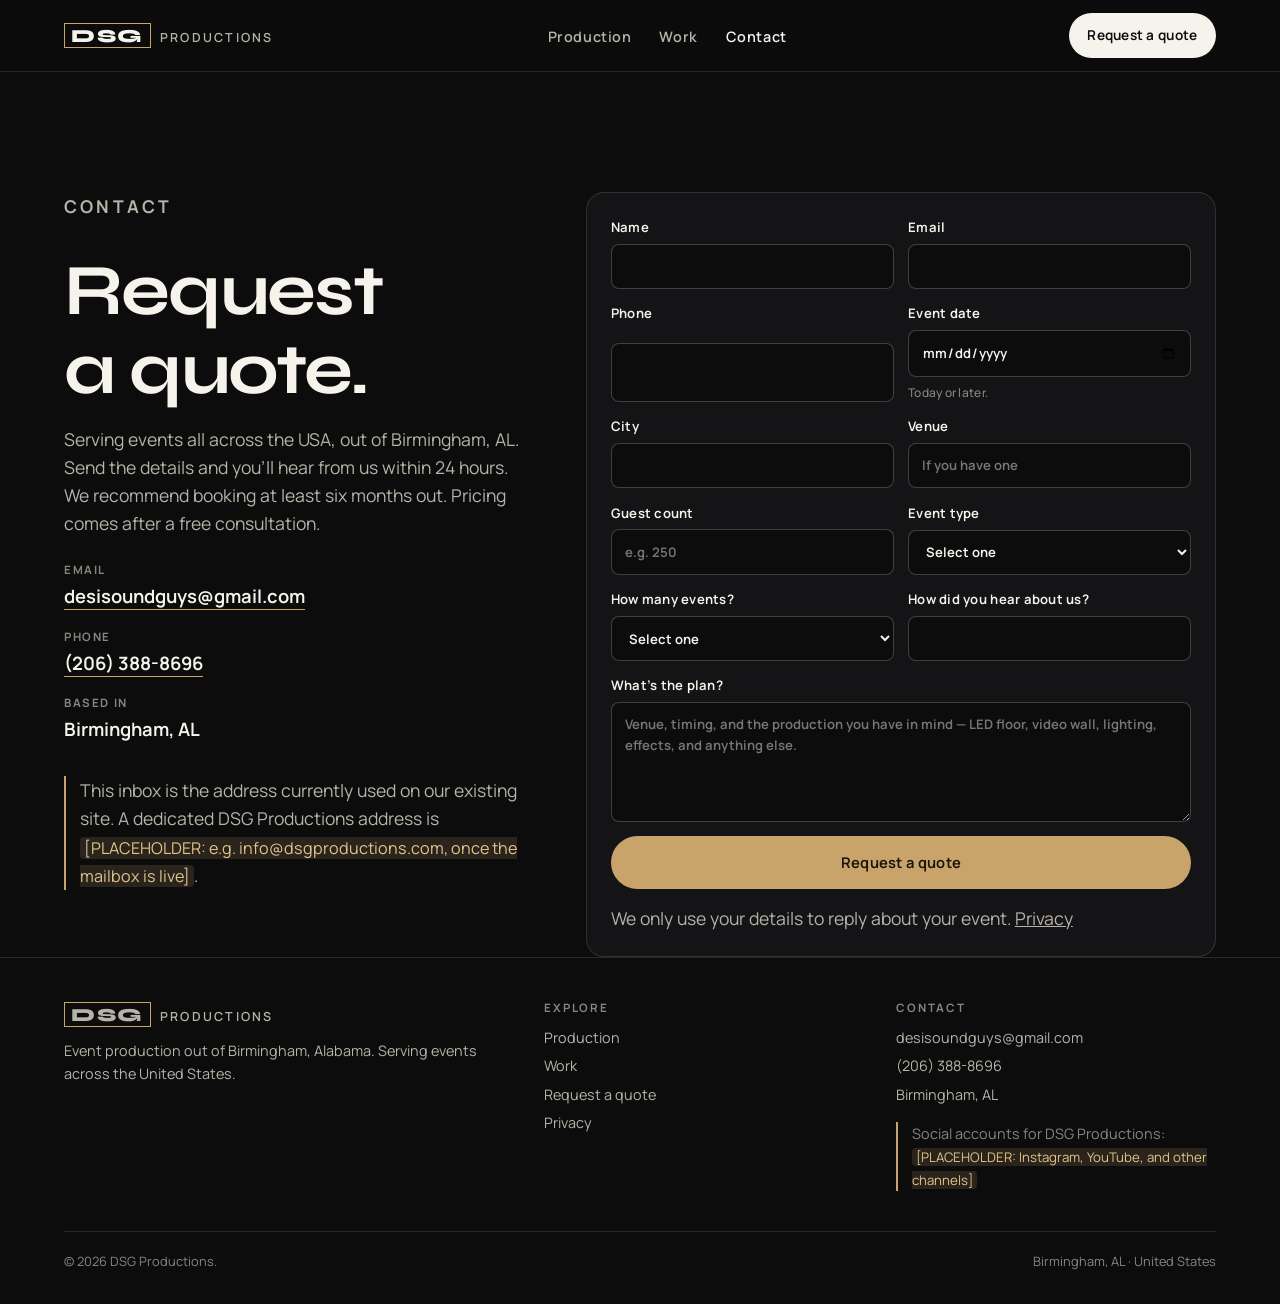
==== contact.html @ ab6479da "Initial mockup of the DSG Productions static site. Local preview only. Do not create a GitHub repo o" ====
<!DOCTYPE html>
<html lang="en">
<head>
  <meta charset="utf-8">
  <meta name="viewport" content="width=device-width, initial-scale=1">
  <title>Request a Quote | DSG Productions</title>
  <meta name="description" content="Request a production quote from DSG Productions. Based in Birmingham, AL. Email desisoundguys@gmail.com or call (206) 388-8696.">
  <link rel="canonical" href="https://dsgproductions.com/contact.html">
  <meta property="og:type" content="website">
  <meta property="og:title" content="Request a Quote | DSG Productions">
  <meta property="og:description" content="Request a production quote from DSG Productions. Based in Birmingham, AL. Email desisoundguys@gmail.com or call (206) 388-8696.">
  <meta property="og:url" content="https://dsgproductions.com/contact.html">
  <meta property="og:image" content="https://dsgproductions.com/media/og.jpg">
  <meta property="og:locale" content="en_US">
  <meta name="twitter:card" content="summary_large_image">
  <meta name="twitter:title" content="Request a Quote | DSG Productions">
  <meta name="twitter:description" content="Request a production quote from DSG Productions. Based in Birmingham, AL. Email desisoundguys@gmail.com or call (206) 388-8696.">
  <meta name="twitter:image" content="https://dsgproductions.com/media/og.jpg">
  <link rel="icon" href="favicon.svg" type="image/svg+xml">
  <link rel="apple-touch-icon" href="apple-touch-icon.png">
  <link rel="preconnect" href="https://fonts.googleapis.com">
  <link rel="preconnect" href="https://fonts.gstatic.com" crossorigin>
  <link href="https://fonts.googleapis.com/css2?family=Manrope:wght@400;500;600;700;800&family=Syne:wght@600;700;800&display=swap" rel="stylesheet">
  <link rel="stylesheet" href="css/style.css">
  
</head>
<body>
  <a class="skip" href="#main">Skip to content</a>
  <header class="site-header is-solid">
    <div class="wrap">
      <a class="logo" href="index.html" aria-label="DSG Productions, home">
        <span class="logo-mark">DSG</span>
        <span class="logo-name">Productions</span>
      </a>
      <button class="nav-toggle" type="button" aria-expanded="false" aria-controls="site-nav" aria-label="Open menu"><span></span></button>
      <nav id="site-nav" aria-label="Primary">
        <ul>
          <li><a href="production.html">Production</a></li>
          <li><a href="gallery.html">Work</a></li>
          <li><a href="contact.html" aria-current="page">Contact</a></li>
        </ul>
      </nav>
      <a class="btn btn-primary btn-header header-cta" href="contact.html">Request a quote</a>
    </div>
  </header>

  <main id="main">
    <section class="page-hero" style="padding-bottom:0">
      <div class="wrap contact-grid">
        <div class="contact-info reveal">
          <p class="kicker">Contact</p>
          <h1>Request a quote.</h1>
          <p>Serving events all across the USA, out of Birmingham, AL. Send the details and you’ll hear from us within 24 hours. We recommend booking at least six months out. Pricing comes after a free consultation.</p>
          <dl class="contact-list">
            <div>
              <dt>Email</dt>
              <dd><a href="mailto:desisoundguys@gmail.com">desisoundguys@gmail.com</a></dd>
            </div>
            <div>
              <dt>Phone</dt>
              <dd><a href="tel:+12063888696">(206) 388-8696</a></dd>
            </div>
            <div>
              <dt>Based in</dt>
              <dd>Birmingham, AL</dd>
            </div>
          </dl>
          <p class="note">This inbox is the address currently used on our existing site. A dedicated DSG Productions address is <span class="ph">[PLACEHOLDER: e.g. info@dsgproductions.com, once the mailbox is live]</span>.</p>
        </div>

        <form id="quote-form" class="quote-form reveal" action="https://formsubmit.co/desisoundguys@gmail.com" method="post">
          <input type="hidden" name="_subject" value="New quote request: dsgproductions.com">
          <input type="hidden" name="_template" value="table">
          <input type="hidden" name="_next" value="https://dsgproductions.com/contact.html">
          <input type="text" name="_honey" style="display:none" tabindex="-1" autocomplete="off" aria-hidden="true">

          <div class="form-row">
            <label>Name<input type="text" name="name" autocomplete="name" required></label>
            <label>Email<input type="email" name="email" autocomplete="email" required></label>
          </div>
          <div class="form-row">
            <label>Phone<input type="tel" name="phone" autocomplete="tel"></label>
            <label>Event date<input type="date" name="date" aria-describedby="date-hint"><span id="date-hint" class="field-hint">Today or later.</span></label>
          </div>
          <div class="form-row">
            <label>City<input type="text" name="city" autocomplete="address-level2"></label>
            <label>Venue<input type="text" name="venue" placeholder="If you have one"></label>
          </div>
          <div class="form-row">
            <label>Guest count<input type="number" name="guests" min="1" inputmode="numeric" placeholder="e.g. 250"></label>
            <label>Event type
              <select name="type">
                <option value="">Select one</option>
                <option>Wedding</option>
                <option>Private party</option>
                <option>Corporate</option>
                <option>Gala</option>
                <option>Concert</option>
                <option>Other</option>
              </select>
            </label>
          </div>
          <div class="form-row">
            <label>How many events?
              <select name="events">
                <option value="">Select one</option>
                <option>1</option>
                <option>2</option>
                <option>3</option>
                <option>4</option>
                <option>5 or more</option>
              </select>
            </label>
            <label>How did you hear about us?
              <input type="text" name="referral">
            </label>
          </div>
          <label>What’s the plan?
            <textarea name="message" placeholder="Venue, timing, and the production you have in mind — LED floor, video wall, lighting, effects, and anything else."></textarea>
          </label>
          <button class="btn btn-gold" type="submit">Request a quote</button>
          <p class="form-note" hidden></p>
          <p class="form-legal">We only use your details to reply about your event. <a href="privacy.html">Privacy</a></p>
        </form>
      </div>
    </section>

    <dialog class="guest-dialog" id="guest-dialog" aria-labelledby="guest-dialog-title">
      <h2 id="guest-dialog-title">A quick heads-up.</h2>
      <p>We don’t usually do events under 50 guests, so we may not be the best fit for this one. You can still send it and we’ll let you know.</p>
      <div class="dialog-actions">
        <button class="btn btn-outline" type="button" data-guest="change">Change guest count</button>
        <button class="btn btn-primary" type="button" data-guest="go">Send anyway</button>
      </div>
    </dialog>
  </main>
  <footer class="site-footer">
    <div class="wrap">
      <div class="footer-grid">
        <div>
          <a class="logo" href="index.html" aria-label="DSG Productions, home">
            <span class="logo-mark">DSG</span>
            <span class="logo-name">Productions</span>
          </a>
          <p>Event production out of Birmingham, Alabama. Serving events across the United States.</p>
        </div>
        <div>
          <h2>Explore</h2>
          <ul>
            <li><a href="production.html">Production</a></li>
            <li><a href="gallery.html">Work</a></li>
            <li><a href="contact.html">Request a quote</a></li>
            <li><a href="privacy.html">Privacy</a></li>
          </ul>
        </div>
        <div>
          <h2>Contact</h2>
          <ul>
            <li><a href="mailto:desisoundguys@gmail.com">desisoundguys@gmail.com</a></li>
            <li><a href="tel:+12063888696">(206) 388-8696</a></li>
            <li>Birmingham, AL</li>
          </ul>
          <p class="note" style="margin-top:1rem">Social accounts for DSG Productions: <span class="ph">[PLACEHOLDER: Instagram, YouTube, and other channels]</span></p>
        </div>
      </div>
      <div class="footer-bottom">
        <p>&copy; <span id="year">2026</span> DSG Productions.</p>
        <p>Birmingham, AL · United States</p>
      </div>
    </div>
  </footer>
  <script src="js/script.js"></script>
</body>
</html>
---- css/style.css ----
/* DSG Productions — static site, no build step */
:root {
  --bg: #0c0c0d;
  --bg-2: #141416;
  --bg-3: #1b1b1e;
  --ink: #f6f3ec;
  --ink-dim: #b8b3a8;
  --ink-mute: #8a857c;
  --line: rgba(246, 243, 236, 0.12);
  --line-strong: rgba(246, 243, 236, 0.22);
  --gold: #c8a36a;
  --gold-soft: #e0c48a;
  --gold-dim: rgba(200, 163, 106, 0.16);
  --shadow: 0 24px 60px rgba(0, 0, 0, 0.45);
  --radius: 14px;
  --header: 4.5rem;
  --wrap: 72rem;
  --narrow: 42rem;
  --font: "Manrope", system-ui, sans-serif;
  --display: "Syne", "Manrope", system-ui, sans-serif;
  --ease: cubic-bezier(0.22, 1, 0.36, 1);
}

*, *::before, *::after { box-sizing: border-box; }
html { scroll-behavior: smooth; }
@media (prefers-reduced-motion: reduce) {
  html { scroll-behavior: auto; }
  *, *::before, *::after {
    animation: none !important;
    transition: none !important;
  }
}
body {
  margin: 0;
  background: var(--bg);
  color: var(--ink);
  font-family: var(--font);
  font-size: 1.0625rem;
  line-height: 1.6;
  font-weight: 400;
  -webkit-font-smoothing: antialiased;
  text-rendering: optimizeLegibility;
}
img, video { max-width: 100%; display: block; }
img { height: auto; }
a { color: inherit; }
button, input, select, textarea { font: inherit; color: inherit; }
h1, h2, h3, h4 { font-family: var(--display); font-weight: 700; letter-spacing: -0.03em; line-height: 1.1; margin: 0; }
p { margin: 0; }
ul { margin: 0; padding: 0; list-style: none; }

.skip {
  position: absolute;
  left: 1rem;
  top: -4rem;
  background: var(--ink);
  color: var(--bg);
  padding: 0.6rem 1rem;
  z-index: 100;
  border-radius: 6px;
}
.skip:focus { top: 1rem; }

.wrap {
  width: min(var(--wrap), calc(100% - 2.5rem));
  margin-inline: auto;
}
.wrap-narrow { width: min(var(--narrow), calc(100% - 2.5rem)); margin-inline: auto; }

/* Header */
.site-header {
  position: sticky;
  top: 0;
  z-index: 50;
  height: var(--header);
  display: flex;
  align-items: center;
  background: transparent;
  transition: background 0.35s var(--ease), border-color 0.35s var(--ease), backdrop-filter 0.35s;
  border-bottom: 1px solid transparent;
}
.site-header.is-scrolled,
.site-header.is-solid {
  background: rgba(12, 12, 13, 0.88);
  backdrop-filter: blur(16px);
  -webkit-backdrop-filter: blur(16px);
  border-bottom-color: var(--line);
}
.site-header .wrap {
  display: flex;
  align-items: center;
  justify-content: space-between;
  gap: 1rem;
  width: min(var(--wrap), calc(100% - 2rem));
}
.logo {
  display: flex;
  align-items: baseline;
  gap: 0.55rem;
  text-decoration: none;
  color: var(--ink);
}
.logo-mark {
  font-family: var(--display);
  font-weight: 800;
  font-size: 1.15rem;
  letter-spacing: 0.08em;
  border: 1px solid var(--gold);
  padding: 0.18rem 0.4rem 0.1rem;
  line-height: 1;
}
.logo-name {
  font-size: 0.78rem;
  letter-spacing: 0.18em;
  text-transform: uppercase;
  color: var(--ink-dim);
  font-weight: 600;
}
#site-nav ul {
  display: flex;
  align-items: center;
  gap: 1.75rem;
}
#site-nav a {
  text-decoration: none;
  font-size: 0.9rem;
  font-weight: 600;
  letter-spacing: 0.04em;
  color: var(--ink-dim);
}
#site-nav a:hover,
#site-nav a[aria-current="page"] { color: var(--ink); }
.nav-toggle {
  display: none;
  background: none;
  border: 1px solid var(--line-strong);
  color: var(--ink);
  width: 2.6rem;
  height: 2.6rem;
  border-radius: 8px;
  cursor: pointer;
  position: relative;
}
.nav-toggle span,
.nav-toggle span::before,
.nav-toggle span::after {
  position: absolute;
  left: 0.65rem;
  right: 0.65rem;
  height: 1.5px;
  background: currentColor;
  content: "";
}
.nav-toggle span { top: 50%; }
.nav-toggle span::before { top: -6px; }
.nav-toggle span::after { top: 6px; }

.btn {
  display: inline-flex;
  align-items: center;
  justify-content: center;
  gap: 0.5rem;
  text-decoration: none;
  border: 1px solid transparent;
  border-radius: 999px;
  padding: 0.85rem 1.4rem;
  font-weight: 650;
  font-size: 0.92rem;
  letter-spacing: 0.02em;
  cursor: pointer;
  background: none;
  transition: background 0.2s, color 0.2s, border-color 0.2s, transform 0.2s;
}
.btn:hover { transform: translateY(-1px); }
.btn-primary { background: var(--ink); color: var(--bg); }
.btn-primary:hover { background: #fff; }
.btn-gold { background: var(--gold); color: #1a140c; }
.btn-gold:hover { background: var(--gold-soft); }
.btn-outline { border-color: var(--line-strong); color: var(--ink); }
.btn-outline:hover { border-color: var(--ink); }
.btn-header { padding: 0.65rem 1.1rem; font-size: 0.85rem; }
.header-cta { margin-left: 0.5rem; }

/* Hero */
.hero {
  position: relative;
  min-height: 100svh;
  display: grid;
  align-items: end;
  isolation: isolate;
  margin-top: calc(var(--header) * -1);
  padding-top: var(--header);
}
.hero-media {
  position: absolute;
  inset: 0;
  z-index: -2;
  overflow: hidden;
  background: #111;
}
.hero-media video,
.hero-media img {
  width: 100%;
  height: 100%;
  object-fit: cover;
}
.hero-media::after {
  content: "";
  position: absolute;
  inset: 0;
  background:
    linear-gradient(180deg, rgba(12,12,13,0.28) 0%, rgba(12,12,13,0.15) 35%, rgba(12,12,13,0.82) 78%, var(--bg) 100%),
    linear-gradient(90deg, rgba(12,12,13,0.45) 0%, transparent 50%);
}
.hero-copy {
  padding: 0 0 4.5rem;
  max-width: 52rem;
}
.kicker {
  display: inline-block;
  font-size: 0.75rem;
  font-weight: 700;
  letter-spacing: 0.18em;
  text-transform: uppercase;
  color: var(--gold);
  margin-bottom: 1rem;
}
.hero h1 {
  font-size: clamp(2.7rem, 7.2vw, 5.6rem);
  font-weight: 750;
  margin-bottom: 1.15rem;
  text-wrap: balance;
}
.lede {
  font-size: clamp(1.05rem, 1.6vw, 1.25rem);
  color: var(--ink-dim);
  max-width: 38rem;
  margin-bottom: 1.75rem;
}
.hero-actions { display: flex; flex-wrap: wrap; gap: 0.75rem; }
.hero-meta {
  display: flex;
  flex-wrap: wrap;
  gap: 1.5rem 2.25rem;
  margin-top: 2.75rem;
  padding-top: 1.5rem;
  border-top: 1px solid var(--line);
  max-width: 42rem;
}
.hero-meta dt {
  font-size: 0.7rem;
  letter-spacing: 0.14em;
  text-transform: uppercase;
  color: var(--ink-mute);
  font-weight: 600;
}
.hero-meta dd {
  margin: 0.15rem 0 0;
  font-weight: 650;
  font-size: 0.98rem;
}

/* Sections */
section { padding: 5.5rem 0; }
.section-head {
  max-width: 38rem;
  margin-bottom: 2.75rem;
}
.section-head h2 {
  font-size: clamp(2rem, 4vw, 3.15rem);
  margin-bottom: 0.85rem;
  text-wrap: balance;
}
.section-head p { color: var(--ink-dim); font-size: 1.05rem; }
.band { background: var(--bg-2); }
.band-gold {
  background: linear-gradient(180deg, #16130f 0%, #121110 100%);
  border-block: 1px solid var(--gold-dim);
}

/* Intro line */
.intro {
  padding: 3.5rem 0 2rem;
  text-align: center;
}
.intro p {
  font-family: var(--display);
  font-size: clamp(1.35rem, 2.6vw, 2rem);
  font-weight: 700;
  letter-spacing: -0.03em;
  line-height: 1.3;
  max-width: 40rem;
  margin: 0 auto;
  text-wrap: balance;
}

/* Capability grid */
.cap-grid {
  display: grid;
  grid-template-columns: repeat(3, 1fr);
  gap: 1.1rem;
}
.cap {
  position: relative;
  display: block;
  text-decoration: none;
  border-radius: var(--radius);
  overflow: hidden;
  min-height: 18rem;
  isolation: isolate;
  background: var(--bg-3);
}
.cap img, .cap video {
  position: absolute;
  inset: 0;
  width: 100%;
  height: 100%;
  object-fit: cover;
  z-index: -1;
  transition: transform 0.7s var(--ease);
}
.cap:hover img, .cap:hover video { transform: scale(1.05); }
.cap::after {
  content: "";
  position: absolute;
  inset: 0;
  background: linear-gradient(180deg, rgba(12,12,13,0.05) 20%, rgba(12,12,13,0.88) 100%);
  z-index: 0;
}
.cap-body {
  position: absolute;
  left: 0; right: 0; bottom: 0;
  padding: 1.3rem 1.25rem 1.35rem;
  z-index: 1;
}
.cap h3 { font-size: 1.25rem; margin-bottom: 0.3rem; }
.cap p { color: var(--ink-dim); font-size: 0.92rem; }

/* Feature rows */
.feature {
  display: grid;
  grid-template-columns: 1.15fr 1fr;
  gap: 3.5rem;
  align-items: center;
  margin-bottom: 5rem;
}
.feature:last-child { margin-bottom: 0; }
.feature-rev { grid-template-columns: 1fr 1.15fr; }
.feature-rev .feature-copy { order: -1; }
.feature-media {
  border-radius: var(--radius);
  overflow: hidden;
  background: var(--bg-3);
  aspect-ratio: 16 / 10;
}
.feature-media img,
.feature-media video {
  width: 100%;
  height: 100%;
  object-fit: cover;
}
.feature-copy h3 {
  font-size: clamp(1.7rem, 3vw, 2.35rem);
  margin: 0.5rem 0 1rem;
}
.feature-copy p { color: var(--ink-dim); margin-bottom: 1rem; }
.feature-copy ul {
  display: flex;
  flex-wrap: wrap;
  gap: 0.45rem;
  margin: 1.1rem 0 1.4rem;
}
.chip {
  font-size: 0.75rem;
  letter-spacing: 0.04em;
  font-weight: 650;
  border: 1px solid var(--line-strong);
  padding: 0.3rem 0.65rem;
  border-radius: 999px;
  color: var(--ink-dim);
}

/* Process */
.process-grid {
  display: grid;
  grid-template-columns: repeat(5, 1fr);
  gap: 1.25rem;
  counter-reset: step;
}
.step {
  padding: 1.4rem 0 0;
  border-top: 1px solid var(--line);
}
.step h3 {
  font-size: 1.05rem;
  margin-bottom: 0.5rem;
}
.step h3::before {
  counter-increment: step;
  content: counter(step, decimal-leading-zero);
  display: block;
  font-family: var(--display);
  color: var(--gold);
  font-size: 0.85rem;
  letter-spacing: 0.12em;
  margin-bottom: 0.7rem;
}
.step p { color: var(--ink-dim); font-size: 0.95rem; }

/* Trust */
.trust-grid {
  display: grid;
  grid-template-columns: repeat(4, 1fr);
  gap: 1.5rem;
}
.trust dt {
  font-family: var(--display);
  font-size: 1.35rem;
  margin-bottom: 0.45rem;
}
.trust dd { color: var(--ink-dim); font-size: 0.95rem; margin: 0; }

/* CTA band */
.cta-band { text-align: center; padding: 5.5rem 0; }
.cta-band h2 {
  font-size: clamp(2rem, 4.5vw, 3.4rem);
  margin: 0.6rem auto 1rem;
  max-width: 20ch;
  text-wrap: balance;
}
.cta-band p { color: var(--ink-dim); max-width: 34rem; margin: 0 auto 1.75rem; }
.cta-actions { display: flex; justify-content: center; flex-wrap: wrap; gap: 0.75rem; }

/* Production page cards */
.offer-list { display: grid; gap: 1.15rem; }
.offer {
  display: grid;
  grid-template-columns: minmax(0, 18rem) 1fr;
  gap: 1.75rem;
  align-items: center;
  padding: 1.1rem;
  background: var(--bg-2);
  border: 1px solid var(--line);
  border-radius: calc(var(--radius) + 4px);
}
.offer-media {
  border-radius: 10px;
  overflow: hidden;
  aspect-ratio: 16 / 11;
  background: #111;
}
.offer-media img, .offer-media video {
  width: 100%; height: 100%; object-fit: cover;
}
.offer h3 { font-size: 1.45rem; margin-bottom: 0.5rem; }
.offer p { color: var(--ink-dim); }
.offer .why { margin-top: 0.7rem; color: var(--ink); }
.offer .why span { color: var(--gold); font-size: 0.72rem; font-weight: 700; letter-spacing: 0.12em; text-transform: uppercase; display: block; margin-bottom: 0.2rem; }
.placeholder-media {
  width: 100%; height: 100%;
  display: grid;
  place-items: center;
  text-align: center;
  padding: 1rem;
  background:
    linear-gradient(135deg, var(--bg-3), #222226);
  color: var(--ink-mute);
  font-size: 0.82rem;
  line-height: 1.4;
}
.placeholder-media strong {
  display: block;
  color: var(--gold);
  font-size: 0.7rem;
  letter-spacing: 0.1em;
  text-transform: uppercase;
  margin-bottom: 0.35rem;
}

/* FAQ */
.faq { display: grid; gap: 0; max-width: 48rem; }
.faq details {
  border-bottom: 1px solid var(--line);
  padding: 1.1rem 0;
}
.faq summary {
  cursor: pointer;
  font-weight: 700;
  font-family: var(--display);
  font-size: 1.08rem;
  list-style: none;
  display: flex;
  justify-content: space-between;
  gap: 1rem;
  align-items: center;
}
.faq summary::-webkit-details-marker { display: none; }
.faq summary::after {
  content: "+";
  color: var(--gold);
  font-size: 1.3rem;
  font-weight: 500;
  line-height: 1;
}
.faq details[open] summary::after { content: "–"; }
.faq details p { color: var(--ink-dim); margin-top: 0.7rem; padding-right: 2rem; }

/* Gallery */
.gallery-grid {
  display: grid;
  grid-template-columns: repeat(12, 1fr);
  gap: 0.7rem;
}
.shot {
  margin: 0;
  position: relative;
  overflow: hidden;
  border-radius: 10px;
  background: var(--bg-3);
}
.shot button {
  display: block;
  width: 100%;
  height: 100%;
  padding: 0;
  border: 0;
  background: none;
  cursor: zoom-in;
  color: inherit;
}
.shot img, .shot video {
  width: 100%;
  height: 100%;
  object-fit: cover;
  aspect-ratio: 16 / 11;
}
.shot-wide { grid-column: span 8; }
.shot-wide img, .shot-wide video { aspect-ratio: 16 / 9; }
.shot-tall { grid-column: span 4; }
.shot-tall img, .shot-tall video { aspect-ratio: 4 / 5; }
.shot-mid { grid-column: span 6; }
.shot figcaption {
  position: absolute;
  left: 0; right: 0; bottom: 0;
  padding: 1.5rem 0.9rem 0.8rem;
  background: linear-gradient(transparent, rgba(0,0,0,0.7));
  font-size: 0.8rem;
  color: var(--ink);
  pointer-events: none;
}
.lightbox {
  border: 0;
  padding: 0;
  background: rgba(0,0,0,0.92);
  width: 100vw;
  height: 100vh;
  max-width: none;
  max-height: none;
  color: var(--ink);
}
.lightbox::backdrop { background: rgba(0,0,0,0.9); }
.lightbox-inner {
  height: 100%;
  display: grid;
  grid-template-rows: auto 1fr auto;
  padding: 1rem;
}
.lightbox-toolbar {
  display: flex;
  justify-content: space-between;
  align-items: center;
  gap: 1rem;
}
.lightbox img, .lightbox video {
  max-height: 80vh;
  max-width: 100%;
  margin: auto;
  object-fit: contain;
}
.lightbox-cap { text-align: center; color: var(--ink-dim); padding: 0.8rem; }
.icon-btn {
  background: none;
  border: 1px solid var(--line-strong);
  color: var(--ink);
  width: 2.6rem;
  height: 2.6rem;
  border-radius: 999px;
  cursor: pointer;
}

/* Contact */
.contact-grid {
  display: grid;
  grid-template-columns: 0.85fr 1.15fr;
  gap: 3.5rem;
  align-items: start;
}
.contact-info h1 {
  font-size: clamp(2.2rem, 4vw, 3.4rem);
  margin: 0.4rem 0 1rem;
}
.contact-info p { color: var(--ink-dim); margin-bottom: 1.5rem; }
.contact-list { display: grid; gap: 1rem; margin: 1.5rem 0 2rem; }
.contact-list a { color: var(--ink); text-decoration: none; border-bottom: 1px solid var(--gold); }
.contact-list dt {
  font-size: 0.72rem;
  letter-spacing: 0.14em;
  text-transform: uppercase;
  color: var(--ink-mute);
  font-weight: 700;
}
.contact-list dd { margin: 0.15rem 0 0; font-size: 1.15rem; font-weight: 650; }
.note {
  font-size: 0.9rem;
  color: var(--ink-mute);
  border-left: 2px solid var(--gold);
  padding-left: 0.9rem;
}

.quote-form {
  display: grid;
  gap: 0.9rem;
  background: var(--bg-2);
  border: 1px solid var(--line);
  border-radius: calc(var(--radius) + 4px);
  padding: 1.5rem;
}
.quote-form label {
  display: grid;
  gap: 0.35rem;
  font-size: 0.82rem;
  font-weight: 650;
  letter-spacing: 0.02em;
}
.quote-form input,
.quote-form select,
.quote-form textarea {
  background: var(--bg);
  border: 1px solid var(--line-strong);
  border-radius: 8px;
  padding: 0.7rem 0.8rem;
  outline: none;
  width: 100%;
}
.quote-form input:focus,
.quote-form select:focus,
.quote-form textarea:focus { border-color: var(--gold); }
.quote-form textarea { min-height: 7.5rem; resize: vertical; }
.form-row {
  display: grid;
  grid-template-columns: 1fr 1fr;
  gap: 0.9rem;
}
.field-hint { font-size: 0.75rem; font-weight: 500; color: var(--ink-mute); }
.form-note {
  margin: 0;
  font-size: 0.92rem;
  color: var(--gold-soft);
}
.form-legal { font-size: 0.8rem; color: var(--ink-mute); }
.form-legal a { color: var(--ink-dim); }

dialog.guest-dialog {
  border: 1px solid var(--line-strong);
  background: var(--bg-2);
  color: var(--ink);
  border-radius: var(--radius);
  padding: 1.5rem;
  max-width: 26rem;
}
dialog.guest-dialog::backdrop { background: rgba(0,0,0,0.65); }
dialog.guest-dialog h2 { font-size: 1.4rem; margin-bottom: 0.6rem; }
dialog.guest-dialog p { color: var(--ink-dim); margin-bottom: 1.2rem; }
.dialog-actions { display: flex; gap: 0.6rem; flex-wrap: wrap; }

/* Privacy */
.legal { padding: 7rem 0 5rem; }
.legal h1 { font-size: clamp(2.2rem, 4vw, 3.4rem); margin-bottom: 1.25rem; }
.legal p { color: var(--ink-dim); margin-bottom: 1rem; max-width: 42rem; }
.legal a { color: var(--gold-soft); }

/* Footer */
.site-footer {
  border-top: 1px solid var(--line);
  padding: 2.75rem 0 2rem;
  color: var(--ink-dim);
  font-size: 0.9rem;
}
.footer-grid {
  display: grid;
  grid-template-columns: 1.4fr 1fr 1fr;
  gap: 2rem;
  margin-bottom: 2.5rem;
}
.site-footer .logo { margin-bottom: 0.8rem; }
.site-footer h2 {
  font-size: 0.72rem;
  letter-spacing: 0.16em;
  text-transform: uppercase;
  color: var(--ink-mute);
  margin-bottom: 0.7rem;
  font-family: var(--font);
  font-weight: 700;
}
.site-footer a { color: var(--ink-dim); text-decoration: none; }
.site-footer a:hover { color: var(--ink); }
.site-footer li { margin-bottom: 0.35rem; }
.footer-bottom {
  display: flex;
  justify-content: space-between;
  flex-wrap: wrap;
  gap: 0.7rem;
  border-top: 1px solid var(--line);
  padding-top: 1.2rem;
  color: var(--ink-mute);
  font-size: 0.8rem;
}

/* Placeholder callouts in copy */
.ph {
  display: inline;
  color: var(--gold-soft);
  background: var(--gold-dim);
  border-radius: 4px;
  padding: 0 0.25em;
  font-size: 0.92em;
}

/* Reveal */
.js .reveal { opacity: 0; transform: translateY(16px); transition: opacity 0.7s var(--ease), transform 0.7s var(--ease); }
.js .reveal.in { opacity: 1; transform: none; }

/* Page hero (interior) */
.page-hero { padding: 7.5rem 0 3rem; }
.page-hero h1 {
  font-size: clamp(2.4rem, 6vw, 4.5rem);
  margin: 0.4rem 0 1rem;
  max-width: 16ch;
  text-wrap: balance;
}
.page-hero p { color: var(--ink-dim); max-width: 38rem; font-size: 1.1rem; }

/* States list */
.states { color: var(--ink-dim); font-size: 0.95rem; }

@media (max-width: 980px) {
  .cap-grid { grid-template-columns: 1fr 1fr; }
  .feature, .feature-rev { grid-template-columns: 1fr; gap: 1.4rem; }
  .feature-rev .feature-copy { order: 0; }
  .process-grid { grid-template-columns: 1fr 1fr; }
  .trust-grid { grid-template-columns: 1fr 1fr; }
  .contact-grid { grid-template-columns: 1fr; gap: 2rem; }
  .offer { grid-template-columns: 1fr; }
  .footer-grid { grid-template-columns: 1fr 1fr; }
  .shot-wide, .shot-tall, .shot-mid { grid-column: span 6; }
}
@media (max-width: 720px) {
  .nav-toggle { display: inline-block; }
  #site-nav {
    display: none;
    position: absolute;
    top: var(--header);
    left: 0; right: 0;
    background: rgba(12,12,13,0.96);
    border-bottom: 1px solid var(--line);
    padding: 1rem 1.25rem 1.4rem;
  }
  #site-nav.open { display: block; }
  #site-nav ul { flex-direction: column; align-items: flex-start; gap: 0.9rem; }
  .header-cta { display: none; }
  .cap-grid { grid-template-columns: 1fr; }
  .process-grid, .trust-grid, .form-row, .footer-grid { grid-template-columns: 1fr; }
  .shot-wide, .shot-tall, .shot-mid { grid-column: span 12; }
  .hero-copy { padding-bottom: 3rem; }
  .wrap, .wrap-narrow, .site-header .wrap { width: min(var(--wrap), calc(100% - 1.5rem)); }
  section { padding: 3.75rem 0; }
  .page-hero { padding-top: 6.5rem; }
}
@media (min-width: 721px) {
  #site-nav { display: block !important; }
}
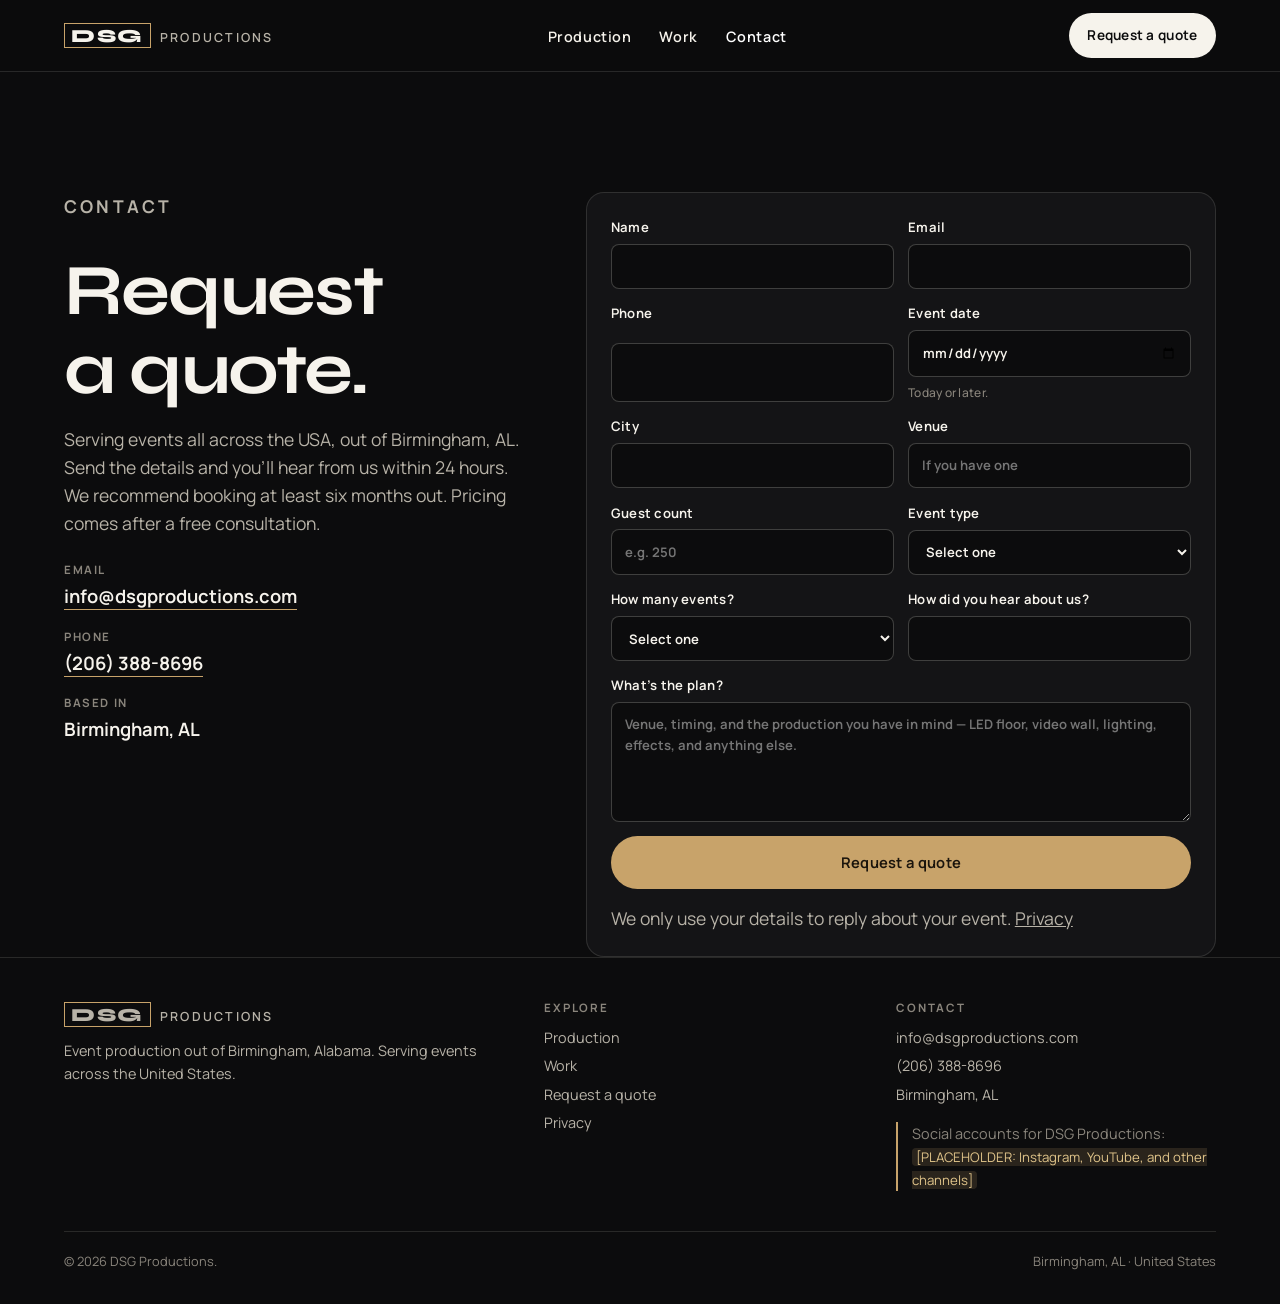
==== commit 5a3e47c7: "Use info@dsgproductions.com as contact email" ====
--- a/contact.html
+++ b/contact.html
@@ -4,17 +4,17 @@
   <meta charset="utf-8">
   <meta name="viewport" content="width=device-width, initial-scale=1">
   <title>Request a Quote | DSG Productions</title>
-  <meta name="description" content="Request a production quote from DSG Productions. Based in Birmingham, AL. Email desisoundguys@gmail.com or call (206) 388-8696.">
+  <meta name="description" content="Request a production quote from DSG Productions. Based in Birmingham, AL. Email info@dsgproductions.com or call (206) 388-8696.">
   <link rel="canonical" href="https://dsgproductions.com/contact.html">
   <meta property="og:type" content="website">
   <meta property="og:title" content="Request a Quote | DSG Productions">
-  <meta property="og:description" content="Request a production quote from DSG Productions. Based in Birmingham, AL. Email desisoundguys@gmail.com or call (206) 388-8696.">
+  <meta property="og:description" content="Request a production quote from DSG Productions. Based in Birmingham, AL. Email info@dsgproductions.com or call (206) 388-8696.">
   <meta property="og:url" content="https://dsgproductions.com/contact.html">
   <meta property="og:image" content="https://dsgproductions.com/media/og.jpg">
   <meta property="og:locale" content="en_US">
   <meta name="twitter:card" content="summary_large_image">
   <meta name="twitter:title" content="Request a Quote | DSG Productions">
-  <meta name="twitter:description" content="Request a production quote from DSG Productions. Based in Birmingham, AL. Email desisoundguys@gmail.com or call (206) 388-8696.">
+  <meta name="twitter:description" content="Request a production quote from DSG Productions. Based in Birmingham, AL. Email info@dsgproductions.com or call (206) 388-8696.">
   <meta name="twitter:image" content="https://dsgproductions.com/media/og.jpg">
   <link rel="icon" href="favicon.svg" type="image/svg+xml">
   <link rel="apple-touch-icon" href="apple-touch-icon.png">
@@ -54,7 +54,7 @@
           <dl class="contact-list">
             <div>
               <dt>Email</dt>
-              <dd><a href="mailto:desisoundguys@gmail.com">desisoundguys@gmail.com</a></dd>
+              <dd><a href="mailto:info@dsgproductions.com">info@dsgproductions.com</a></dd>
             </div>
             <div>
               <dt>Phone</dt>
@@ -65,10 +65,9 @@
               <dd>Birmingham, AL</dd>
             </div>
           </dl>
-          <p class="note">This inbox is the address currently used on our existing site. A dedicated DSG Productions address is <span class="ph">[PLACEHOLDER: e.g. info@dsgproductions.com, once the mailbox is live]</span>.</p>
         </div>
 
-        <form id="quote-form" class="quote-form reveal" action="https://formsubmit.co/desisoundguys@gmail.com" method="post">
+        <form id="quote-form" class="quote-form reveal" action="https://formsubmit.co/info@dsgproductions.com" method="post">
           <input type="hidden" name="_subject" value="New quote request: dsgproductions.com">
           <input type="hidden" name="_template" value="table">
           <input type="hidden" name="_next" value="https://dsgproductions.com/contact.html">
@@ -156,7 +155,7 @@
         <div>
           <h2>Contact</h2>
           <ul>
-            <li><a href="mailto:desisoundguys@gmail.com">desisoundguys@gmail.com</a></li>
+            <li><a href="mailto:info@dsgproductions.com">info@dsgproductions.com</a></li>
             <li><a href="tel:+12063888696">(206) 388-8696</a></li>
             <li>Birmingham, AL</li>
           </ul>
--- a/css/style.css
+++ b/css/style.css
@@ -126,10 +126,10 @@
   font-size: 0.9rem;
   font-weight: 600;
   letter-spacing: 0.04em;
-  color: var(--ink-dim);
+  color: var(--ink);
 }
 #site-nav a:hover,
-#site-nav a[aria-current="page"] { color: var(--ink); }
+#site-nav a[aria-current="page"] { color: #fff; }
 .nav-toggle {
   display: none;
   background: none;
@@ -209,8 +209,8 @@
   position: absolute;
   inset: 0;
   background:
-    linear-gradient(180deg, rgba(12,12,13,0.28) 0%, rgba(12,12,13,0.15) 35%, rgba(12,12,13,0.82) 78%, var(--bg) 100%),
-    linear-gradient(90deg, rgba(12,12,13,0.45) 0%, transparent 50%);
+    linear-gradient(180deg, rgba(12,12,13,0.55) 0%, rgba(12,12,13,0.18) 28%, rgba(12,12,13,0.55) 62%, rgba(12,12,13,0.88) 82%, var(--bg) 100%),
+    linear-gradient(90deg, rgba(12,12,13,0.35) 0%, transparent 45%);
 }
 .hero-copy {
   padding: 0 0 4.5rem;
@@ -355,6 +355,7 @@
 }
 .feature-media img,
 .feature-media video {
+  display: block;
   width: 100%;
   height: 100%;
   object-fit: cover;
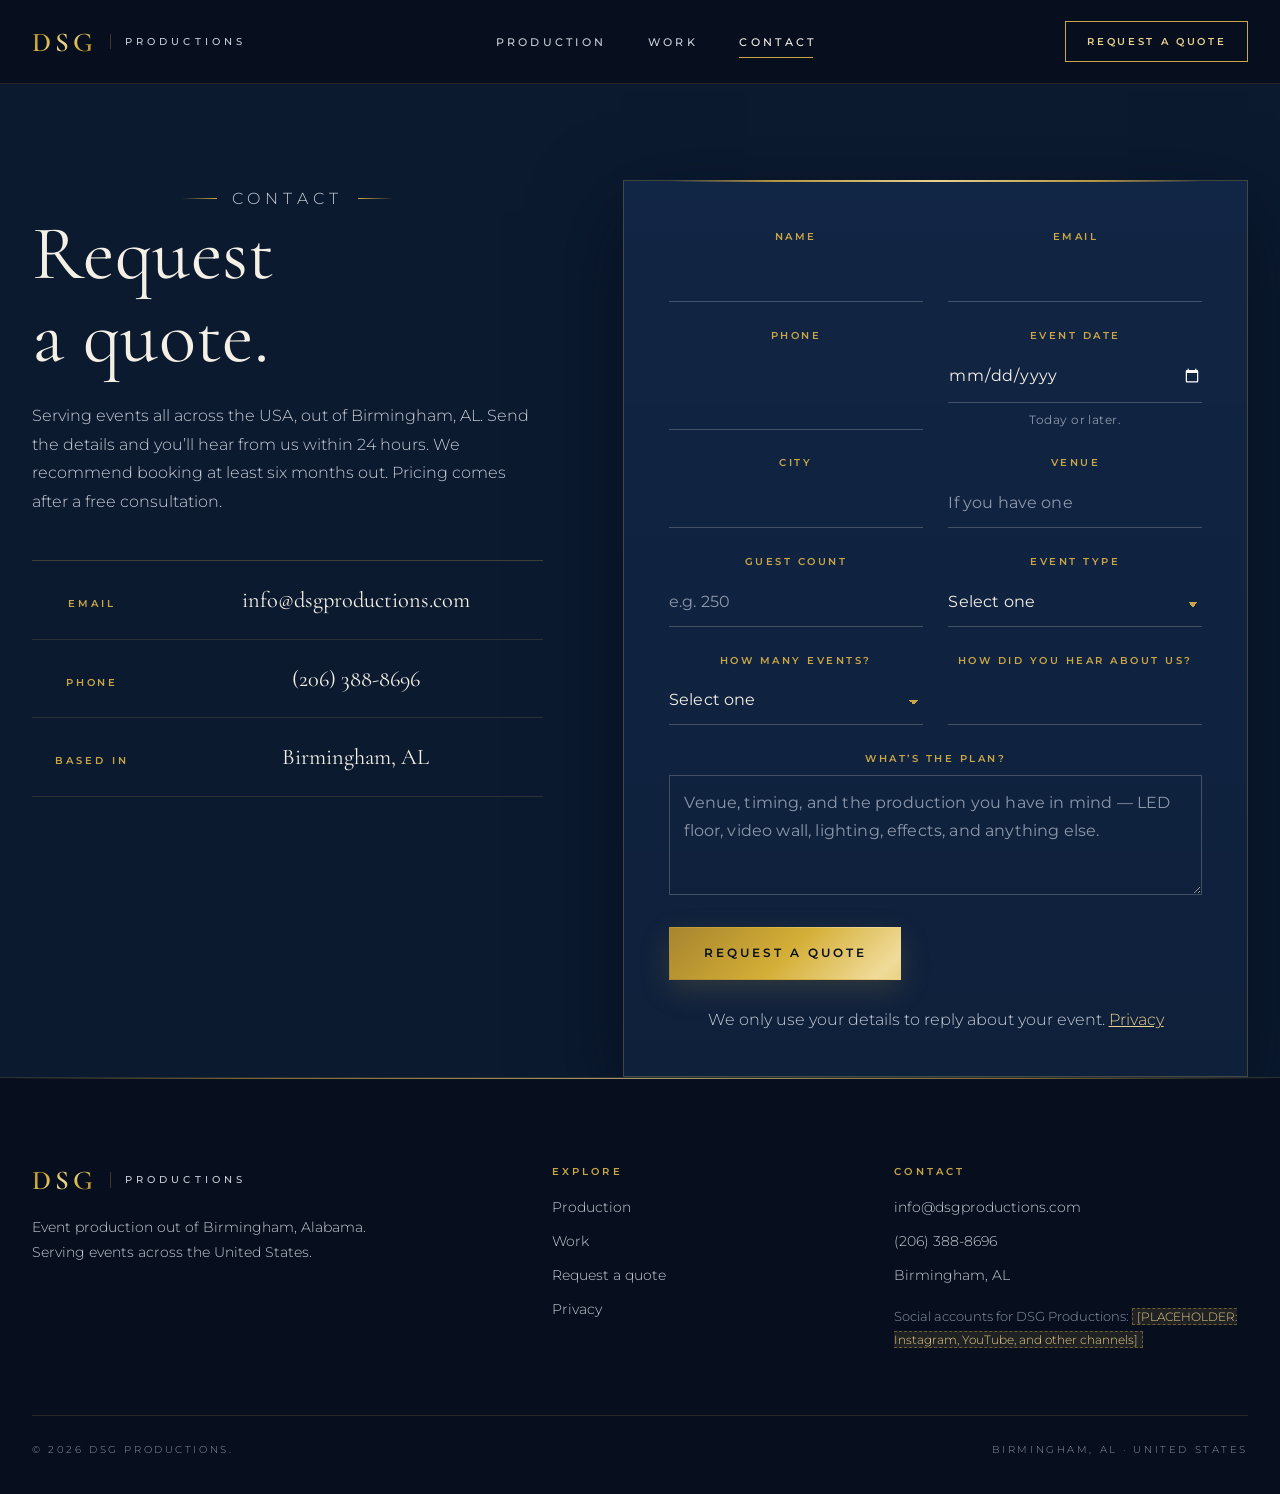
==== commit f44bf0f3: "Navy and gold design system: serif type, gold hairlines, refined header and full-screen mobile menu" ====
--- a/contact.html
+++ b/contact.html
@@ -20,7 +20,7 @@
   <link rel="apple-touch-icon" href="apple-touch-icon.png">
   <link rel="preconnect" href="https://fonts.googleapis.com">
   <link rel="preconnect" href="https://fonts.gstatic.com" crossorigin>
-  <link href="https://fonts.googleapis.com/css2?family=Manrope:wght@400;500;600;700;800&family=Syne:wght@600;700;800&display=swap" rel="stylesheet">
+  <link href="https://fonts.googleapis.com/css2?family=Cormorant+Garamond:ital,wght@0,400;0,500;0,600;1,400;1,500&family=Montserrat:wght@300;400;500;600&display=swap" rel="stylesheet">
   <link rel="stylesheet" href="css/style.css">
   
 </head>
@@ -38,9 +38,10 @@
           <li><a href="production.html">Production</a></li>
           <li><a href="gallery.html">Work</a></li>
           <li><a href="contact.html" aria-current="page">Contact</a></li>
+          <li class="nav-cta"><a href="contact.html">Request a quote</a></li>
         </ul>
       </nav>
-      <a class="btn btn-primary btn-header header-cta" href="contact.html">Request a quote</a>
+      <a class="btn btn-header header-cta" href="contact.html">Request a quote</a>
     </div>
   </header>
 
--- a/css/style.css
+++ b/css/style.css
@@ -1,23 +1,29 @@
-/* DSG Productions — static site, no build step */
+/* DSG Productions — navy & gold. Static site, no build step. */
 :root {
-  --bg: #0c0c0d;
-  --bg-2: #141416;
-  --bg-3: #1b1b1e;
-  --ink: #f6f3ec;
-  --ink-dim: #b8b3a8;
-  --ink-mute: #8a857c;
-  --line: rgba(246, 243, 236, 0.12);
-  --line-strong: rgba(246, 243, 236, 0.22);
-  --gold: #c8a36a;
-  --gold-soft: #e0c48a;
-  --gold-dim: rgba(200, 163, 106, 0.16);
-  --shadow: 0 24px 60px rgba(0, 0, 0, 0.45);
-  --radius: 14px;
-  --header: 4.5rem;
-  --wrap: 72rem;
-  --narrow: 42rem;
-  --font: "Manrope", system-ui, sans-serif;
-  --display: "Syne", "Manrope", system-ui, sans-serif;
+  --navy-950: #070F1E;
+  --navy-900: #0B1A2F;
+  --navy-850: #0D1D35;
+  --navy-800: #0F213D;
+  --navy-700: #13294B;
+  --navy-600: #1C3762;
+  --ivory: #F5F0E6;
+  --ivory-dim: #C9CDD6;
+  --ivory-mute: #8D97AA;
+  --gold: #C9A646;
+  --gold-bright: #D4AF37;
+  --gold-light: #E8D08E;
+  --gold-deep: #A8852F;
+  --gold-grad: linear-gradient(135deg, #A8852F 0%, #D4AF37 28%, #F0DB9A 50%, #D4AF37 72%, #A8852F 100%);
+  --gold-line: linear-gradient(90deg, transparent, rgba(201,166,70,0.85) 20%, rgba(232,208,142,1) 50%, rgba(201,166,70,0.85) 80%, transparent);
+  --hair: rgba(201, 166, 70, 0.28);
+  --hair-soft: rgba(201, 166, 70, 0.16);
+  --line: rgba(245, 240, 230, 0.10);
+  --shadow: 0 30px 80px rgba(2, 8, 20, 0.55);
+  --header: 5.25rem;
+  --wrap: 76rem;
+  --narrow: 46rem;
+  --serif: "Cormorant Garamond", "Playfair Display", Georgia, "Times New Roman", serif;
+  --sans: "Montserrat", "Helvetica Neue", Arial, system-ui, sans-serif;
   --ease: cubic-bezier(0.22, 1, 0.36, 1);
 }
 
@@ -25,758 +31,801 @@
 html { scroll-behavior: smooth; }
 @media (prefers-reduced-motion: reduce) {
   html { scroll-behavior: auto; }
-  *, *::before, *::after {
-    animation: none !important;
-    transition: none !important;
-  }
+  *, *::before, *::after { animation: none !important; transition: none !important; }
 }
 body {
   margin: 0;
-  background: var(--bg);
-  color: var(--ink);
-  font-family: var(--font);
-  font-size: 1.0625rem;
-  line-height: 1.6;
+  background: var(--navy-900);
+  color: var(--ivory);
+  font-family: var(--sans);
+  font-size: 1rem;
+  line-height: 1.75;
   font-weight: 400;
   -webkit-font-smoothing: antialiased;
   text-rendering: optimizeLegibility;
 }
+body.nav-open { overflow: hidden; }
 img, video { max-width: 100%; display: block; }
 img { height: auto; }
 a { color: inherit; }
 button, input, select, textarea { font: inherit; color: inherit; }
-h1, h2, h3, h4 { font-family: var(--display); font-weight: 700; letter-spacing: -0.03em; line-height: 1.1; margin: 0; }
+h1, h2, h3, h4 {
+  font-family: var(--serif);
+  font-weight: 500;
+  letter-spacing: 0.005em;
+  line-height: 1.08;
+  margin: 0;
+  color: var(--ivory);
+}
+h1 em, h2 em, h3 em { font-style: italic; color: var(--gold-light); }
 p { margin: 0; }
-ul { margin: 0; padding: 0; list-style: none; }
+ul, ol { margin: 0; padding: 0; list-style: none; }
+::selection { background: var(--gold); color: var(--navy-950); }
+:focus-visible { outline: 1px solid var(--gold-light); outline-offset: 3px; }
 
 .skip {
-  position: absolute;
-  left: 1rem;
-  top: -4rem;
-  background: var(--ink);
-  color: var(--bg);
-  padding: 0.6rem 1rem;
-  z-index: 100;
-  border-radius: 6px;
+  position: absolute; left: 1rem; top: -4rem; z-index: 100;
+  background: var(--gold); color: var(--navy-950);
+  padding: 0.6rem 1rem; text-decoration: none;
 }
 .skip:focus { top: 1rem; }
 
-.wrap {
-  width: min(var(--wrap), calc(100% - 2.5rem));
-  margin-inline: auto;
-}
-.wrap-narrow { width: min(var(--narrow), calc(100% - 2.5rem)); margin-inline: auto; }
+.wrap { width: min(var(--wrap), calc(100% - 3rem)); margin-inline: auto; }
+.wrap-narrow { width: min(var(--narrow), calc(100% - 3rem)); margin-inline: auto; }
+section { padding: 7.5rem 0; }
+
+/* Eyebrow labels */
+.kicker {
+  display: inline-flex;
+  align-items: center;
+  gap: 0.9rem;
+  font-family: var(--sans);
+  font-size: 0.7rem;
+  font-weight: 600;
+  letter-spacing: 0.32em;
+  text-transform: uppercase;
+  color: var(--gold);
+  margin-bottom: 1.4rem;
+}
+.kicker::before {
+  content: "";
+  width: 2.25rem; height: 1px;
+  background: linear-gradient(90deg, transparent, var(--gold));
+}
+.center .kicker::after,
+.kicker.both::after {
+  content: "";
+  width: 2.25rem; height: 1px;
+  background: linear-gradient(90deg, var(--gold), transparent);
+}
+
+/* Gold hairline ornament */
+.ornament {
+  display: flex; align-items: center; justify-content: center; gap: 0.8rem;
+  width: 11rem; margin: 1.8rem auto;
+}
+.ornament::before, .ornament::after { content: ""; flex: 1; height: 1px; background: var(--gold-line); }
+.ornament span {
+  width: 6px; height: 6px; transform: rotate(45deg);
+  border: 1px solid var(--gold); flex: none;
+}
+
+/* Buttons */
+.btn {
+  position: relative;
+  display: inline-flex; align-items: center; justify-content: center; gap: 0.6rem;
+  min-height: 3.3rem;
+  padding: 0.95rem 2.1rem;
+  border: 1px solid var(--gold);
+  border-radius: 0;
+  background: transparent;
+  color: var(--gold-light);
+  font-family: var(--sans);
+  font-size: 0.72rem;
+  font-weight: 600;
+  letter-spacing: 0.26em;
+  text-transform: uppercase;
+  text-decoration: none;
+  cursor: pointer;
+  transition: background 0.4s var(--ease), color 0.4s var(--ease), border-color 0.4s var(--ease), box-shadow 0.4s var(--ease);
+}
+.btn:hover { background: rgba(201,166,70,0.1); color: var(--ivory); border-color: var(--gold-light); }
+.btn-gold {
+  background: var(--gold-grad);
+  background-size: 200% 100%;
+  background-position: 0% 0;
+  border-color: transparent;
+  color: var(--navy-950);
+  box-shadow: 0 10px 30px rgba(201,166,70,0.18);
+  transition: background-position 0.8s var(--ease), box-shadow 0.4s var(--ease), color 0.4s;
+}
+.btn-gold:hover { background-position: 100% 0; color: var(--navy-950); box-shadow: 0 14px 40px rgba(201,166,70,0.3); }
+.btn-outline, .btn-primary { /* legacy names map to the gold outline style */ }
+.btn-header { min-height: 2.6rem; padding: 0.6rem 1.3rem; font-size: 0.64rem; }
+.btn[disabled] { opacity: 0.6; cursor: progress; }
+
+.text-link {
+  display: inline-flex; align-items: center; gap: 0.7rem;
+  font-size: 0.68rem; font-weight: 600; letter-spacing: 0.28em; text-transform: uppercase;
+  color: var(--gold-light); text-decoration: none;
+}
+.text-link::after {
+  content: ""; width: 1.8rem; height: 1px; background: var(--gold);
+  transition: width 0.5s var(--ease);
+}
+.text-link:hover::after, a:hover .text-link::after { width: 3rem; }
 
 /* Header */
 .site-header {
-  position: sticky;
-  top: 0;
-  z-index: 50;
+  position: sticky; top: 0; z-index: 50;
   height: var(--header);
-  display: flex;
-  align-items: center;
+  display: flex; align-items: center;
   background: transparent;
-  transition: background 0.35s var(--ease), border-color 0.35s var(--ease), backdrop-filter 0.35s;
   border-bottom: 1px solid transparent;
+  transition: background 0.5s var(--ease), border-color 0.5s var(--ease), height 0.5s var(--ease);
 }
 .site-header.is-scrolled,
 .site-header.is-solid {
-  background: rgba(12, 12, 13, 0.88);
-  backdrop-filter: blur(16px);
-  -webkit-backdrop-filter: blur(16px);
-  border-bottom-color: var(--line);
+  background: rgba(7, 15, 30, 0.9);
+  backdrop-filter: blur(14px);
+  -webkit-backdrop-filter: blur(14px);
+  border-bottom-color: var(--hair-soft);
 }
 .site-header .wrap {
-  display: flex;
-  align-items: center;
-  justify-content: space-between;
-  gap: 1rem;
-  width: min(var(--wrap), calc(100% - 2rem));
+  display: flex; align-items: center; justify-content: space-between; gap: 1.5rem;
 }
 .logo {
-  display: flex;
-  align-items: baseline;
-  gap: 0.55rem;
+  display: inline-flex; align-items: center; gap: 0.85rem;
+  text-decoration: none; color: var(--ivory);
+  position: relative; z-index: 2;
+}
+.logo-mark {
+  font-family: var(--serif);
+  font-weight: 600;
+  font-size: 1.7rem;
+  letter-spacing: 0.14em;
+  line-height: 1;
+  background: var(--gold-grad);
+  -webkit-background-clip: text; background-clip: text;
+  color: transparent;
+  padding-top: 0.1rem;
+}
+.logo-name {
+  font-family: var(--sans);
+  font-size: 0.62rem;
+  font-weight: 500;
+  letter-spacing: 0.42em;
+  text-transform: uppercase;
+  color: var(--ivory-dim);
+  padding-left: 0.85rem;
+  border-left: 1px solid var(--hair);
+  line-height: 1.6;
+}
+#site-nav ul { display: flex; align-items: center; gap: 2.6rem; }
+#site-nav a {
+  position: relative;
   text-decoration: none;
-  color: var(--ink);
-}
-.logo-mark {
-  font-family: var(--display);
-  font-weight: 800;
-  font-size: 1.15rem;
-  letter-spacing: 0.08em;
-  border: 1px solid var(--gold);
-  padding: 0.18rem 0.4rem 0.1rem;
-  line-height: 1;
-}
-.logo-name {
-  font-size: 0.78rem;
-  letter-spacing: 0.18em;
+  font-size: 0.68rem;
+  font-weight: 500;
+  letter-spacing: 0.3em;
   text-transform: uppercase;
-  color: var(--ink-dim);
-  font-weight: 600;
-}
-#site-nav ul {
-  display: flex;
-  align-items: center;
-  gap: 1.75rem;
-}
-#site-nav a {
-  text-decoration: none;
-  font-size: 0.9rem;
-  font-weight: 600;
-  letter-spacing: 0.04em;
-  color: var(--ink);
-}
-#site-nav a:hover,
-#site-nav a[aria-current="page"] { color: #fff; }
+  color: var(--ivory-dim);
+  padding: 0.4rem 0;
+  transition: color 0.3s;
+}
+#site-nav a::after {
+  content: ""; position: absolute; left: 0; right: 0.3em; bottom: -2px; height: 1px;
+  background: var(--gold); transform: scaleX(0); transform-origin: left;
+  transition: transform 0.5s var(--ease);
+}
+#site-nav a:hover, #site-nav a[aria-current="page"] { color: var(--ivory); }
+#site-nav a:hover::after, #site-nav a[aria-current="page"]::after { transform: scaleX(1); }
+#site-nav .nav-cta { display: none; }
+.header-right { display: flex; align-items: center; gap: 2.6rem; }
+
 .nav-toggle {
   display: none;
+  position: relative; z-index: 2;
+  width: 2.9rem; height: 2.9rem;
   background: none;
-  border: 1px solid var(--line-strong);
-  color: var(--ink);
-  width: 2.6rem;
-  height: 2.6rem;
-  border-radius: 8px;
+  border: 1px solid var(--hair);
+  color: var(--gold-light);
   cursor: pointer;
-  position: relative;
 }
 .nav-toggle span,
 .nav-toggle span::before,
 .nav-toggle span::after {
-  position: absolute;
-  left: 0.65rem;
-  right: 0.65rem;
-  height: 1.5px;
-  background: currentColor;
-  content: "";
-}
-.nav-toggle span { top: 50%; }
-.nav-toggle span::before { top: -6px; }
-.nav-toggle span::after { top: 6px; }
-
-.btn {
-  display: inline-flex;
-  align-items: center;
-  justify-content: center;
-  gap: 0.5rem;
-  text-decoration: none;
-  border: 1px solid transparent;
-  border-radius: 999px;
-  padding: 0.85rem 1.4rem;
-  font-weight: 650;
-  font-size: 0.92rem;
-  letter-spacing: 0.02em;
-  cursor: pointer;
-  background: none;
-  transition: background 0.2s, color 0.2s, border-color 0.2s, transform 0.2s;
-}
-.btn:hover { transform: translateY(-1px); }
-.btn-primary { background: var(--ink); color: var(--bg); }
-.btn-primary:hover { background: #fff; }
-.btn-gold { background: var(--gold); color: #1a140c; }
-.btn-gold:hover { background: var(--gold-soft); }
-.btn-outline { border-color: var(--line-strong); color: var(--ink); }
-.btn-outline:hover { border-color: var(--ink); }
-.btn-header { padding: 0.65rem 1.1rem; font-size: 0.85rem; }
-.header-cta { margin-left: 0.5rem; }
+  position: absolute; left: 0.8rem; right: 0.8rem; height: 1px;
+  background: currentColor; content: "";
+  transition: transform 0.4s var(--ease), top 0.4s var(--ease), opacity 0.3s;
+}
+.nav-toggle span { top: 50%; left: 0.8rem; right: 0.8rem; }
+.nav-toggle span::before { top: -6px; left: 0; right: 0; }
+.nav-toggle span::after { top: 6px; left: 0.45rem; right: 0; }
+.nav-toggle[aria-expanded="true"] span { background: transparent; }
+.nav-toggle[aria-expanded="true"] span::before { top: 0; transform: rotate(45deg); }
+.nav-toggle[aria-expanded="true"] span::after { top: 0; left: 0; transform: rotate(-45deg); }
 
 /* Hero */
 .hero {
   position: relative;
-  min-height: 100svh;
-  display: grid;
-  align-items: end;
+  min-height: max(40rem, 100svh);
+  display: flex; flex-direction: column; justify-content: center;
   isolation: isolate;
   margin-top: calc(var(--header) * -1);
-  padding-top: var(--header);
-}
-.hero-media {
-  position: absolute;
-  inset: 0;
-  z-index: -2;
+  padding: calc(var(--header) + 3rem) 0 0;
+  text-align: center;
   overflow: hidden;
-  background: #111;
-}
+}
+.hero-media { position: absolute; inset: 0; z-index: -2; background: var(--navy-950); }
 .hero-media video,
 .hero-media img {
-  width: 100%;
-  height: 100%;
-  object-fit: cover;
-}
-.hero-media::after {
-  content: "";
-  position: absolute;
-  inset: 0;
+  width: 100%; height: 100%; object-fit: cover;
+  filter: saturate(0.55) brightness(0.9);
+  transform: scale(1.04);
+  animation: heroDrift 24s var(--ease) infinite alternate;
+}
+@keyframes heroDrift { to { transform: scale(1.1); } }
+.hero-overlay {
+  position: absolute; inset: 0;
   background:
-    linear-gradient(180deg, rgba(12,12,13,0.55) 0%, rgba(12,12,13,0.18) 28%, rgba(12,12,13,0.55) 62%, rgba(12,12,13,0.88) 82%, var(--bg) 100%),
-    linear-gradient(90deg, rgba(12,12,13,0.35) 0%, transparent 45%);
-}
-.hero-copy {
-  padding: 0 0 4.5rem;
-  max-width: 52rem;
-}
-.kicker {
-  display: inline-block;
-  font-size: 0.75rem;
-  font-weight: 700;
-  letter-spacing: 0.18em;
-  text-transform: uppercase;
-  color: var(--gold);
-  margin-bottom: 1rem;
-}
+    radial-gradient(ellipse 70% 60% at 50% 45%, rgba(11,26,47,0.35) 0%, rgba(11,26,47,0.78) 70%, rgba(7,15,30,0.95) 100%),
+    linear-gradient(180deg, rgba(7,15,30,0.85) 0%, rgba(11,26,47,0.45) 30%, rgba(11,26,47,0.6) 70%, var(--navy-900) 100%);
+}
+.hero-overlay::after { /* navy tint */
+  content: ""; position: absolute; inset: 0;
+  background: #0F213D; mix-blend-mode: color; opacity: 0.55;
+}
+.hero-frame {
+  position: absolute; inset: calc(var(--header) + 0.75rem) 1.75rem 1.75rem;
+  border: 1px solid var(--hair);
+  pointer-events: none; z-index: -1;
+}
+.hero-frame::before, .hero-frame::after {
+  content: ""; position: absolute; width: 22px; height: 22px; border: 1px solid var(--gold);
+}
+.hero-frame::before { top: -6px; left: -6px; border-right: 0; border-bottom: 0; }
+.hero-frame::after { bottom: -6px; right: -6px; border-left: 0; border-top: 0; }
+.hero-copy { max-width: 60rem; margin-inline: auto; padding: 2rem 0 1rem; }
+.hero .kicker { color: var(--gold-light); margin-bottom: 2rem; }
+.hero .kicker::after { content: ""; width: 2.25rem; height: 1px; background: linear-gradient(90deg, var(--gold), transparent); }
 .hero h1 {
-  font-size: clamp(2.7rem, 7.2vw, 5.6rem);
-  font-weight: 750;
-  margin-bottom: 1.15rem;
+  font-size: clamp(3rem, 7.4vw, 6.6rem);
+  font-weight: 400;
+  line-height: 1.0;
+  letter-spacing: -0.005em;
   text-wrap: balance;
-}
-.lede {
-  font-size: clamp(1.05rem, 1.6vw, 1.25rem);
-  color: var(--ink-dim);
-  max-width: 38rem;
-  margin-bottom: 1.75rem;
-}
-.hero-actions { display: flex; flex-wrap: wrap; gap: 0.75rem; }
+  text-shadow: 0 4px 40px rgba(0,0,0,0.35);
+}
+.hero h1 em {
+  font-weight: 400;
+  background: var(--gold-grad);
+  -webkit-background-clip: text; background-clip: text; color: transparent;
+  padding-right: 0.06em;
+}
+.hero .lede {
+  max-width: 40rem; margin: 0 auto;
+  font-size: 1.02rem; font-weight: 300; line-height: 1.85;
+  color: var(--ivory-dim);
+}
+.hero-actions { display: flex; flex-wrap: wrap; justify-content: center; gap: 1rem; margin-top: 2.6rem; }
 .hero-meta {
-  display: flex;
-  flex-wrap: wrap;
-  gap: 1.5rem 2.25rem;
-  margin-top: 2.75rem;
-  padding-top: 1.5rem;
-  border-top: 1px solid var(--line);
-  max-width: 42rem;
-}
+  display: grid; grid-template-columns: repeat(3, 1fr);
+  margin: 4.5rem auto 0;
+  max-width: 54rem;
+  border-top: 1px solid var(--hair);
+  padding: 1.6rem 0 3.4rem;
+}
+.hero-meta div { padding: 0 1rem; }
+.hero-meta div + div { border-left: 1px solid var(--hair-soft); }
 .hero-meta dt {
-  font-size: 0.7rem;
-  letter-spacing: 0.14em;
-  text-transform: uppercase;
-  color: var(--ink-mute);
-  font-weight: 600;
-}
-.hero-meta dd {
-  margin: 0.15rem 0 0;
-  font-weight: 650;
-  font-size: 0.98rem;
-}
-
-/* Sections */
-section { padding: 5.5rem 0; }
-.section-head {
-  max-width: 38rem;
-  margin-bottom: 2.75rem;
-}
-.section-head h2 {
-  font-size: clamp(2rem, 4vw, 3.15rem);
-  margin-bottom: 0.85rem;
-  text-wrap: balance;
-}
-.section-head p { color: var(--ink-dim); font-size: 1.05rem; }
-.band { background: var(--bg-2); }
-.band-gold {
-  background: linear-gradient(180deg, #16130f 0%, #121110 100%);
-  border-block: 1px solid var(--gold-dim);
-}
-
-/* Intro line */
-.intro {
-  padding: 3.5rem 0 2rem;
-  text-align: center;
-}
+  font-size: 0.6rem; font-weight: 600; letter-spacing: 0.32em; text-transform: uppercase;
+  color: var(--gold); margin-bottom: 0.35rem;
+}
+.hero-meta dd { margin: 0; font-family: var(--serif); font-size: 1.35rem; color: var(--ivory); }
+
+/* Intro statement */
+.intro { text-align: center; padding: 7rem 0 2rem; }
 .intro p {
-  font-family: var(--display);
-  font-size: clamp(1.35rem, 2.6vw, 2rem);
-  font-weight: 700;
-  letter-spacing: -0.03em;
-  line-height: 1.3;
-  max-width: 40rem;
-  margin: 0 auto;
-  text-wrap: balance;
-}
-
-/* Capability grid */
-.cap-grid {
-  display: grid;
-  grid-template-columns: repeat(3, 1fr);
-  gap: 1.1rem;
-}
+  max-width: 50rem; margin: 0 auto;
+  font-family: var(--serif); font-style: italic; font-weight: 400;
+  font-size: clamp(1.7rem, 3.4vw, 2.6rem); line-height: 1.3;
+  color: var(--ivory);
+}
+
+/* Section heads */
+.section-head { max-width: 44rem; margin-bottom: 4rem; }
+.section-head.center { text-align: center; margin-inline: auto; }
+.section-head h2 { font-size: clamp(2.3rem, 4.6vw, 3.7rem); text-wrap: balance; }
+.section-head p { margin-top: 1.3rem; color: var(--ivory-dim); font-weight: 300; font-size: 1rem; }
+.section-head.center p { margin-inline: auto; max-width: 36rem; }
+
+/* Capability cards */
+.cap-grid { display: grid; grid-template-columns: repeat(3, 1fr); gap: 2.2rem 1.8rem; counter-reset: cap; }
 .cap {
-  position: relative;
-  display: block;
-  text-decoration: none;
-  border-radius: var(--radius);
-  overflow: hidden;
-  min-height: 18rem;
-  isolation: isolate;
-  background: var(--bg-3);
-}
-.cap img, .cap video {
-  position: absolute;
-  inset: 0;
-  width: 100%;
-  height: 100%;
-  object-fit: cover;
-  z-index: -1;
-  transition: transform 0.7s var(--ease);
-}
-.cap:hover img, .cap:hover video { transform: scale(1.05); }
-.cap::after {
-  content: "";
-  position: absolute;
-  inset: 0;
-  background: linear-gradient(180deg, rgba(12,12,13,0.05) 20%, rgba(12,12,13,0.88) 100%);
-  z-index: 0;
-}
-.cap-body {
-  position: absolute;
-  left: 0; right: 0; bottom: 0;
-  padding: 1.3rem 1.25rem 1.35rem;
-  z-index: 1;
-}
-.cap h3 { font-size: 1.25rem; margin-bottom: 0.3rem; }
-.cap p { color: var(--ink-dim); font-size: 0.92rem; }
+  position: relative; display: flex; flex-direction: column;
+  text-decoration: none; color: inherit; counter-increment: cap;
+}
+.cap-media {
+  position: relative; overflow: hidden; aspect-ratio: 4 / 5;
+  background: var(--navy-800);
+}
+.cap-media::after {
+  content: ""; position: absolute; inset: 0.8rem;
+  border: 1px solid rgba(232,208,142,0.0);
+  transition: border-color 0.6s var(--ease);
+}
+.cap-media::before {
+  content: ""; position: absolute; inset: 0; z-index: 1;
+  background: linear-gradient(180deg, rgba(11,26,47,0) 40%, rgba(11,26,47,0.75) 100%);
+}
+.cap video, .cap img {
+  width: 100%; height: 100%; object-fit: cover;
+  filter: saturate(0.8);
+  transition: transform 1.4s var(--ease), filter 0.8s var(--ease);
+}
+.cap:hover video, .cap:hover img { transform: scale(1.05); filter: saturate(1); }
+.cap:hover .cap-media::after { border-color: rgba(232,208,142,0.65); }
+.cap-media::after { z-index: 2; }
+.cap-body { padding: 1.6rem 0.2rem 0; }
+.cap-body::before {
+  content: counter(cap, decimal-leading-zero);
+  display: block; font-family: var(--serif); font-style: italic;
+  font-size: 1.05rem; color: var(--gold); margin-bottom: 0.4rem;
+}
+.cap h3 { font-size: 1.75rem; margin-bottom: 0.6rem; }
+.cap p { color: var(--ivory-dim); font-weight: 300; font-size: 0.93rem; margin-bottom: 1.1rem; }
+
+/* Navy bands */
+.band {
+  background:
+    linear-gradient(180deg, var(--navy-850), var(--navy-800));
+  border-top: 1px solid var(--hair-soft);
+  border-bottom: 1px solid var(--hair-soft);
+}
 
 /* Feature rows */
 .feature {
-  display: grid;
-  grid-template-columns: 1.15fr 1fr;
-  gap: 3.5rem;
-  align-items: center;
-  margin-bottom: 5rem;
-}
-.feature:last-child { margin-bottom: 0; }
-.feature-rev { grid-template-columns: 1fr 1.15fr; }
-.feature-rev .feature-copy { order: -1; }
-.feature-media {
-  border-radius: var(--radius);
-  overflow: hidden;
-  background: var(--bg-3);
-  aspect-ratio: 16 / 10;
-}
-.feature-media img,
-.feature-media video {
-  display: block;
-  width: 100%;
-  height: 100%;
-  object-fit: cover;
-}
-.feature-copy h3 {
-  font-size: clamp(1.7rem, 3vw, 2.35rem);
-  margin: 0.5rem 0 1rem;
-}
-.feature-copy p { color: var(--ink-dim); margin-bottom: 1rem; }
+  display: grid; grid-template-columns: 1.1fr 1fr; gap: 5.5rem; align-items: center;
+  margin-top: 7rem;
+}
+.feature:first-of-type { margin-top: 0; }
+.feature-rev .feature-media { order: 2; }
+.feature-media { position: relative; }
+.feature-media::before {
+  content: ""; position: absolute; inset: 1.4rem -1.4rem -1.4rem 1.4rem;
+  border: 1px solid var(--hair); z-index: 0;
+}
+.feature-rev .feature-media::before { inset: 1.4rem 1.4rem -1.4rem -1.4rem; }
+.feature-media video, .feature-media img {
+  position: relative; z-index: 1;
+  width: 100%; aspect-ratio: 4 / 3; object-fit: cover;
+  box-shadow: var(--shadow);
+}
+.feature-copy h3 { font-size: clamp(2rem, 3.4vw, 2.8rem); margin-bottom: 1.4rem; text-wrap: balance; }
+.feature-copy p { color: var(--ivory-dim); font-weight: 300; margin-bottom: 1rem; }
 .feature-copy ul {
-  display: flex;
-  flex-wrap: wrap;
-  gap: 0.45rem;
-  margin: 1.1rem 0 1.4rem;
+  display: flex; flex-wrap: wrap; gap: 0.6rem 0; margin: 1.8rem 0 2.2rem;
+  border-top: 1px solid var(--hair-soft); padding-top: 1.3rem;
 }
 .chip {
-  font-size: 0.75rem;
-  letter-spacing: 0.04em;
-  font-weight: 650;
-  border: 1px solid var(--line-strong);
-  padding: 0.3rem 0.65rem;
-  border-radius: 999px;
-  color: var(--ink-dim);
-}
+  font-size: 0.64rem; font-weight: 500; letter-spacing: 0.24em; text-transform: uppercase;
+  color: var(--gold-light);
+}
+.chip + .chip::before { content: "◆"; font-size: 0.45rem; color: var(--gold); margin: 0 0.95rem; vertical-align: 0.2em; }
 
 /* Process */
 .process-grid {
-  display: grid;
-  grid-template-columns: repeat(5, 1fr);
-  gap: 1.25rem;
-  counter-reset: step;
-}
-.step {
-  padding: 1.4rem 0 0;
-  border-top: 1px solid var(--line);
-}
-.step h3 {
-  font-size: 1.05rem;
-  margin-bottom: 0.5rem;
-}
-.step h3::before {
-  counter-increment: step;
-  content: counter(step, decimal-leading-zero);
-  display: block;
-  font-family: var(--display);
-  color: var(--gold);
-  font-size: 0.85rem;
-  letter-spacing: 0.12em;
-  margin-bottom: 0.7rem;
-}
-.step p { color: var(--ink-dim); font-size: 0.95rem; }
+  display: grid; grid-template-columns: repeat(5, 1fr); gap: 0;
+  counter-reset: step; position: relative;
+  border-top: 1px solid var(--hair);
+}
+.step { position: relative; counter-increment: step; padding: 2.6rem 1.6rem 0 0; }
+.step + .step { padding-left: 1.6rem; border-left: 1px solid var(--hair-soft); }
+.step::before {
+  content: counter(step, upper-roman);
+  display: block; font-family: var(--serif); font-size: 2.6rem; line-height: 1;
+  color: var(--gold); margin-bottom: 1.2rem; font-weight: 400;
+}
+.step::after {
+  content: ""; position: absolute; top: -4px; left: 0; width: 7px; height: 7px;
+  background: var(--gold); transform: rotate(45deg);
+}
+.step + .step::after { left: -4px; }
+.step h3 { font-size: 1.45rem; margin-bottom: 0.7rem; }
+.step p { font-size: 0.9rem; color: var(--ivory-dim); font-weight: 300; }
 
 /* Trust */
-.trust-grid {
-  display: grid;
-  grid-template-columns: repeat(4, 1fr);
-  gap: 1.5rem;
-}
-.trust dt {
-  font-family: var(--display);
-  font-size: 1.35rem;
-  margin-bottom: 0.45rem;
-}
-.trust dd { color: var(--ink-dim); font-size: 0.95rem; margin: 0; }
+.trust-grid { display: grid; grid-template-columns: repeat(4, 1fr); margin: 0; }
+.trust { padding: 0 2rem; text-align: center; }
+.trust + .trust { border-left: 1px solid var(--hair); }
+.trust dt { font-family: var(--serif); font-size: 1.75rem; color: var(--ivory); margin-bottom: 0.9rem; line-height: 1.15; }
+.trust dt::after { content: ""; display: block; width: 2rem; height: 1px; background: var(--gold); margin: 1rem auto 0; }
+.trust dd { margin: 0; color: var(--ivory-dim); font-weight: 300; font-size: 0.92rem; }
+.states { color: var(--ivory-mute); font-size: 0.85rem; text-align: center; max-width: 50rem; margin-inline: auto; letter-spacing: 0.02em; }
+.states-lead { font-family: var(--serif); font-style: italic; font-size: 1.45rem; color: var(--gold-light); letter-spacing: 0; }
 
 /* CTA band */
-.cta-band { text-align: center; padding: 5.5rem 0; }
-.cta-band h2 {
-  font-size: clamp(2rem, 4.5vw, 3.4rem);
-  margin: 0.6rem auto 1rem;
-  max-width: 20ch;
-  text-wrap: balance;
-}
-.cta-band p { color: var(--ink-dim); max-width: 34rem; margin: 0 auto 1.75rem; }
-.cta-actions { display: flex; justify-content: center; flex-wrap: wrap; gap: 0.75rem; }
-
-/* Production page cards */
-.offer-list { display: grid; gap: 1.15rem; }
+.cta-band {
+  position: relative; isolation: isolate; text-align: center;
+  padding: 7rem 2rem; margin: 7.5rem auto;
+  overflow: hidden;
+}
+.cta-band::before {
+  content: ""; position: absolute; inset: 0; z-index: -2;
+  background: url("../media/ballroom-teal.jpg") center / cover no-repeat;
+  filter: grayscale(1) brightness(0.55);
+}
+.cta-band::after {
+  content: ""; position: absolute; inset: 0; z-index: -1;
+  background: linear-gradient(180deg, rgba(15,33,61,0.86), rgba(11,26,47,0.94));
+  box-shadow: inset 0 0 0 1px var(--hair), inset 0 0 0 0.9rem rgba(11,26,47,0), inset 0 0 0 calc(0.9rem + 1px) var(--hair-soft);
+}
+.cta-band h2 { font-size: clamp(2.4rem, 5vw, 4rem); margin-bottom: 1.2rem; }
+.cta-band p { color: var(--ivory-dim); max-width: 34rem; margin: 0 auto; font-weight: 300; }
+.cta-actions { display: flex; flex-wrap: wrap; justify-content: center; gap: 1rem; margin-top: 2.6rem; }
+
+/* Interior page hero */
+.page-hero {
+  position: relative; isolation: isolate; overflow: hidden;
+  margin-top: calc(var(--header) * -1);
+  padding: calc(var(--header) + 6rem) 0 6rem;
+  text-align: center;
+  border-bottom: 1px solid var(--hair-soft);
+}
+.page-hero-media { position: absolute; inset: 0; z-index: -2; }
+.page-hero-media img { width: 100%; height: 100%; object-fit: cover; filter: grayscale(1) brightness(0.6); }
+.page-hero-media::after {
+  content: ""; position: absolute; inset: 0;
+  background: linear-gradient(180deg, rgba(7,15,30,0.92), rgba(15,33,61,0.82) 50%, var(--navy-900));
+}
+.page-hero .kicker::after { content: ""; width: 2.25rem; height: 1px; background: linear-gradient(90deg, var(--gold), transparent); }
+.page-hero h1 { font-size: clamp(2.8rem, 6vw, 5rem); font-weight: 400; max-width: 20ch; margin: 0 auto; text-wrap: balance; }
+.page-hero p { color: var(--ivory-dim); max-width: 38rem; margin: 0 auto; font-weight: 300; font-size: 1.02rem; }
+.page-hero .ornament { margin: 1.8rem auto; }
+
+/* Production offers */
+.offer-list { padding-top: 6rem; counter-reset: offer; }
 .offer {
-  display: grid;
-  grid-template-columns: minmax(0, 18rem) 1fr;
-  gap: 1.75rem;
-  align-items: center;
-  padding: 1.1rem;
-  background: var(--bg-2);
-  border: 1px solid var(--line);
-  border-radius: calc(var(--radius) + 4px);
-}
-.offer-media {
-  border-radius: 10px;
-  overflow: hidden;
-  aspect-ratio: 16 / 11;
-  background: #111;
-}
-.offer-media img, .offer-media video {
-  width: 100%; height: 100%; object-fit: cover;
-}
-.offer h3 { font-size: 1.45rem; margin-bottom: 0.5rem; }
-.offer p { color: var(--ink-dim); }
-.offer .why { margin-top: 0.7rem; color: var(--ink); }
-.offer .why span { color: var(--gold); font-size: 0.72rem; font-weight: 700; letter-spacing: 0.12em; text-transform: uppercase; display: block; margin-bottom: 0.2rem; }
-.placeholder-media {
-  width: 100%; height: 100%;
-  display: grid;
-  place-items: center;
-  text-align: center;
-  padding: 1rem;
-  background:
-    linear-gradient(135deg, var(--bg-3), #222226);
-  color: var(--ink-mute);
-  font-size: 0.82rem;
-  line-height: 1.4;
-}
-.placeholder-media strong {
-  display: block;
-  color: var(--gold);
-  font-size: 0.7rem;
-  letter-spacing: 0.1em;
-  text-transform: uppercase;
-  margin-bottom: 0.35rem;
+  display: grid; grid-template-columns: 1fr 1.05fr; gap: 4.5rem; align-items: center;
+  padding: 4.5rem 0; counter-increment: offer;
+  border-top: 1px solid var(--hair-soft);
+}
+.offer:first-child { border-top: 0; padding-top: 0; }
+.offer:nth-child(even) .offer-media { order: 2; }
+.offer-media { position: relative; }
+.offer-media::after {
+  content: ""; position: absolute; inset: 0.9rem; border: 1px solid rgba(232,208,142,0.35); pointer-events: none;
+}
+.offer-media video, .offer-media img { width: 100%; aspect-ratio: 3 / 2; object-fit: cover; box-shadow: var(--shadow); }
+.offer-copy::before {
+  content: counter(offer, decimal-leading-zero);
+  display: block; font-family: var(--serif); font-style: italic; color: var(--gold);
+  font-size: 1.15rem; margin-bottom: 0.6rem;
+}
+.offer h3 { font-size: clamp(2rem, 3.2vw, 2.7rem); margin-bottom: 1.3rem; text-wrap: balance; }
+.offer p { color: var(--ivory-dim); font-weight: 300; margin-bottom: 1rem; }
+.offer p strong { color: var(--ivory); font-weight: 600; font-family: var(--serif); font-size: 1.15em; letter-spacing: 0.01em; }
+.why {
+  margin-top: 1.6rem; padding: 1.2rem 0 0 0;
+  border-top: 1px solid var(--hair-soft);
+  font-size: 0.92rem;
+}
+.why span {
+  display: block; font-size: 0.6rem; font-weight: 600; letter-spacing: 0.3em; text-transform: uppercase;
+  color: var(--gold); margin-bottom: 0.35rem;
 }
 
 /* FAQ */
-.faq { display: grid; gap: 0; max-width: 48rem; }
-.faq details {
-  border-bottom: 1px solid var(--line);
-  padding: 1.1rem 0;
-}
+.faq { max-width: 52rem; margin: 0 auto; border-top: 1px solid var(--hair); }
+.faq details { border-bottom: 1px solid var(--hair); }
 .faq summary {
-  cursor: pointer;
-  font-weight: 700;
-  font-family: var(--display);
-  font-size: 1.08rem;
-  list-style: none;
-  display: flex;
-  justify-content: space-between;
-  gap: 1rem;
-  align-items: center;
+  list-style: none; cursor: pointer;
+  display: flex; justify-content: space-between; align-items: center; gap: 1.5rem;
+  padding: 1.7rem 0;
+  font-family: var(--serif); font-size: 1.5rem; color: var(--ivory);
+  transition: color 0.3s;
 }
 .faq summary::-webkit-details-marker { display: none; }
 .faq summary::after {
-  content: "+";
-  color: var(--gold);
-  font-size: 1.3rem;
-  font-weight: 500;
-  line-height: 1;
-}
-.faq details[open] summary::after { content: "–"; }
-.faq details p { color: var(--ink-dim); margin-top: 0.7rem; padding-right: 2rem; }
+  content: "+"; font-family: var(--sans); font-weight: 200; font-size: 1.6rem; line-height: 1;
+  color: var(--gold); transition: transform 0.4s var(--ease);
+}
+.faq details[open] summary::after { transform: rotate(45deg); }
+.faq summary:hover { color: var(--gold-light); }
+.faq details p { padding: 0 3rem 1.8rem 0; color: var(--ivory-dim); font-weight: 300; }
 
 /* Gallery */
-.gallery-grid {
-  display: grid;
-  grid-template-columns: repeat(12, 1fr);
-  gap: 0.7rem;
-}
-.shot {
-  margin: 0;
+.gallery-section { padding-top: 6rem; }
+.gallery-grid { display: grid; grid-template-columns: repeat(12, 1fr); gap: 1.4rem; }
+.shot { margin: 0; position: relative; }
+.shot-wide { grid-column: span 8; }
+.shot-tall { grid-column: span 4; grid-row: span 1; }
+.shot-mid { grid-column: span 6; }
+.shot button {
+  display: block; width: 100%; padding: 0; border: 0; background: var(--navy-800);
+  cursor: zoom-in; position: relative; overflow: hidden;
+}
+.shot button::after {
+  content: ""; position: absolute; inset: 0.8rem; border: 1px solid rgba(232,208,142,0);
+  transition: border-color 0.6s var(--ease); pointer-events: none;
+}
+.shot button:hover::after, .shot button:focus-visible::after { border-color: rgba(232,208,142,0.7); }
+.shot img, .shot video {
+  width: 100%; aspect-ratio: 3 / 2; object-fit: cover; filter: saturate(0.85);
+  transition: transform 1.4s var(--ease), filter 0.8s;
+}
+.shot-tall img, .shot-tall video { aspect-ratio: auto; height: 100%; }
+.shot-tall button { height: 100%; }
+.shot-tall { display: flex; flex-direction: column; }
+.shot-tall button { flex: 1; }
+.shot-wide img, .shot-wide video { aspect-ratio: 16 / 9; }
+.shot-tall img { position: absolute; inset: 0; }
+.shot button:hover img, .shot button:hover video { transform: scale(1.04); filter: saturate(1); }
+.shot figcaption {
+  margin-top: 0.85rem;
+  font-size: 0.62rem; font-weight: 500; letter-spacing: 0.26em; text-transform: uppercase; color: var(--ivory-mute);
+}
+.shot figcaption::before { content: ""; display: inline-block; width: 1.2rem; height: 1px; background: var(--gold); vertical-align: middle; margin-right: 0.7rem; }
+
+/* Films (video placeholder slot) */
+.films { padding-top: 2rem; }
+.film-slot {
+  position: relative; isolation: isolate;
+  aspect-ratio: 21 / 9; overflow: hidden;
+  display: grid; place-items: center; text-align: center;
+  border: 1px solid var(--hair);
+}
+.film-slot video, .film-slot img { position: absolute; inset: 0; width: 100%; height: 100%; object-fit: cover; z-index: -2; filter: grayscale(1) brightness(0.5); }
+.film-slot::after { content: ""; position: absolute; inset: 0; z-index: -1; background: linear-gradient(180deg, rgba(11,26,47,0.7), rgba(11,26,47,0.92)); }
+.film-play {
+  width: 4.6rem; height: 4.6rem; border: 1px solid var(--gold); border-radius: 50%;
+  display: grid; place-items: center; margin: 0 auto 1.4rem;
+}
+.film-play::before {
+  content: ""; width: 0; height: 0; margin-left: 4px;
+  border-left: 14px solid var(--gold-light); border-top: 9px solid transparent; border-bottom: 9px solid transparent;
+}
+.film-slot p { color: var(--ivory-dim); font-size: 0.92rem; }
+
+/* Lightbox */
+.lightbox {
+  border: 1px solid var(--hair); padding: 0; background: var(--navy-950); color: var(--ivory);
+  max-width: min(92vw, 1200px); width: 100%;
+}
+.lightbox::backdrop { background: rgba(4, 10, 22, 0.9); backdrop-filter: blur(4px); }
+.lightbox-inner { padding: 1rem; }
+.lightbox-toolbar { display: flex; justify-content: space-between; margin-bottom: 0.8rem; }
+.icon-btn {
+  width: 2.8rem; height: 2.8rem; background: none; border: 1px solid var(--hair);
+  color: var(--gold-light); font-size: 1.4rem; line-height: 1; cursor: pointer;
+  transition: background 0.3s, border-color 0.3s;
+}
+.icon-btn:hover { background: rgba(201,166,70,0.12); border-color: var(--gold); }
+[data-lb-stage] img, [data-lb-stage] video { width: 100%; max-height: 74vh; object-fit: contain; background: #000; }
+.lightbox-cap { margin-top: 0.9rem; font-family: var(--serif); font-style: italic; font-size: 1.1rem; color: var(--ivory-dim); text-align: center; }
+
+/* Contact */
+.contact-hero { padding-bottom: 7rem; text-align: left; }
+.contact-grid { display: grid; grid-template-columns: 0.9fr 1.1fr; gap: 5rem; align-items: start; }
+.contact-info h1 { margin: 0 0 1.4rem; text-align: left; max-width: 12ch; }
+.contact-info > p { margin: 0; text-align: left; }
+.contact-list { margin: 2.8rem 0 0; border-top: 1px solid var(--hair); }
+.contact-list div { padding: 1.2rem 0; border-bottom: 1px solid var(--hair-soft); display: grid; grid-template-columns: 7.5rem 1fr; align-items: baseline; gap: 1rem; }
+.contact-list dt { font-size: 0.6rem; font-weight: 600; letter-spacing: 0.3em; text-transform: uppercase; color: var(--gold); }
+.contact-list dd { margin: 0; font-family: var(--serif); font-size: 1.4rem; }
+.contact-list a { text-decoration: none; transition: color 0.3s; }
+.contact-list a:hover { color: var(--gold-light); }
+.quote-form {
   position: relative;
-  overflow: hidden;
-  border-radius: 10px;
-  background: var(--bg-3);
-}
-.shot button {
-  display: block;
+  background: linear-gradient(180deg, rgba(19,41,75,0.75), rgba(15,33,61,0.85));
+  border: 1px solid var(--hair);
+  padding: 3rem 2.8rem 2.6rem;
+  box-shadow: var(--shadow);
+  display: grid; gap: 1.6rem;
+}
+.quote-form::before {
+  content: ""; position: absolute; top: -1px; left: 2.8rem; right: 2.8rem; height: 2px; background: var(--gold-line);
+}
+.form-title { font-family: var(--serif); font-size: 1.9rem; margin-bottom: -0.2rem; }
+.form-row { display: grid; grid-template-columns: 1fr 1fr; gap: 1.6rem; }
+.quote-form label {
+  display: grid; gap: 0.45rem;
+  font-size: 0.6rem; font-weight: 600; letter-spacing: 0.26em; text-transform: uppercase; color: var(--gold);
+}
+.quote-form input, .quote-form select, .quote-form textarea {
   width: 100%;
-  height: 100%;
-  padding: 0;
-  border: 0;
-  background: none;
-  cursor: zoom-in;
-  color: inherit;
-}
-.shot img, .shot video {
-  width: 100%;
-  height: 100%;
-  object-fit: cover;
-  aspect-ratio: 16 / 11;
-}
-.shot-wide { grid-column: span 8; }
-.shot-wide img, .shot-wide video { aspect-ratio: 16 / 9; }
-.shot-tall { grid-column: span 4; }
-.shot-tall img, .shot-tall video { aspect-ratio: 4 / 5; }
-.shot-mid { grid-column: span 6; }
-.shot figcaption {
-  position: absolute;
-  left: 0; right: 0; bottom: 0;
-  padding: 1.5rem 0.9rem 0.8rem;
-  background: linear-gradient(transparent, rgba(0,0,0,0.7));
-  font-size: 0.8rem;
-  color: var(--ink);
-  pointer-events: none;
-}
-.lightbox {
-  border: 0;
-  padding: 0;
-  background: rgba(0,0,0,0.92);
-  width: 100vw;
-  height: 100vh;
-  max-width: none;
-  max-height: none;
-  color: var(--ink);
-}
-.lightbox::backdrop { background: rgba(0,0,0,0.9); }
-.lightbox-inner {
-  height: 100%;
-  display: grid;
-  grid-template-rows: auto 1fr auto;
-  padding: 1rem;
-}
-.lightbox-toolbar {
-  display: flex;
-  justify-content: space-between;
-  align-items: center;
-  gap: 1rem;
-}
-.lightbox img, .lightbox video {
-  max-height: 80vh;
-  max-width: 100%;
-  margin: auto;
-  object-fit: contain;
-}
-.lightbox-cap { text-align: center; color: var(--ink-dim); padding: 0.8rem; }
-.icon-btn {
-  background: none;
-  border: 1px solid var(--line-strong);
-  color: var(--ink);
-  width: 2.6rem;
-  height: 2.6rem;
-  border-radius: 999px;
-  cursor: pointer;
-}
-
-/* Contact */
-.contact-grid {
-  display: grid;
-  grid-template-columns: 0.85fr 1.15fr;
-  gap: 3.5rem;
-  align-items: start;
-}
-.contact-info h1 {
-  font-size: clamp(2.2rem, 4vw, 3.4rem);
-  margin: 0.4rem 0 1rem;
-}
-.contact-info p { color: var(--ink-dim); margin-bottom: 1.5rem; }
-.contact-list { display: grid; gap: 1rem; margin: 1.5rem 0 2rem; }
-.contact-list a { color: var(--ink); text-decoration: none; border-bottom: 1px solid var(--gold); }
-.contact-list dt {
-  font-size: 0.72rem;
-  letter-spacing: 0.14em;
-  text-transform: uppercase;
-  color: var(--ink-mute);
-  font-weight: 700;
-}
-.contact-list dd { margin: 0.15rem 0 0; font-size: 1.15rem; font-weight: 650; }
-.note {
-  font-size: 0.9rem;
-  color: var(--ink-mute);
-  border-left: 2px solid var(--gold);
-  padding-left: 0.9rem;
-}
-
-.quote-form {
-  display: grid;
-  gap: 0.9rem;
-  background: var(--bg-2);
-  border: 1px solid var(--line);
-  border-radius: calc(var(--radius) + 4px);
-  padding: 1.5rem;
-}
-.quote-form label {
-  display: grid;
-  gap: 0.35rem;
-  font-size: 0.82rem;
-  font-weight: 650;
-  letter-spacing: 0.02em;
-}
-.quote-form input,
-.quote-form select,
-.quote-form textarea {
-  background: var(--bg);
-  border: 1px solid var(--line-strong);
-  border-radius: 8px;
-  padding: 0.7rem 0.8rem;
-  outline: none;
-  width: 100%;
-}
-.quote-form input:focus,
-.quote-form select:focus,
-.quote-form textarea:focus { border-color: var(--gold); }
-.quote-form textarea { min-height: 7.5rem; resize: vertical; }
-.form-row {
-  display: grid;
-  grid-template-columns: 1fr 1fr;
-  gap: 0.9rem;
-}
-.field-hint { font-size: 0.75rem; font-weight: 500; color: var(--ink-mute); }
-.form-note {
-  margin: 0;
-  font-size: 0.92rem;
-  color: var(--gold-soft);
-}
-.form-legal { font-size: 0.8rem; color: var(--ink-mute); }
-.form-legal a { color: var(--ink-dim); }
-
-dialog.guest-dialog {
-  border: 1px solid var(--line-strong);
-  background: var(--bg-2);
-  color: var(--ink);
-  border-radius: var(--radius);
-  padding: 1.5rem;
-  max-width: 26rem;
-}
-dialog.guest-dialog::backdrop { background: rgba(0,0,0,0.65); }
-dialog.guest-dialog h2 { font-size: 1.4rem; margin-bottom: 0.6rem; }
-dialog.guest-dialog p { color: var(--ink-dim); margin-bottom: 1.2rem; }
-.dialog-actions { display: flex; gap: 0.6rem; flex-wrap: wrap; }
-
-/* Privacy */
-.legal { padding: 7rem 0 5rem; }
-.legal h1 { font-size: clamp(2.2rem, 4vw, 3.4rem); margin-bottom: 1.25rem; }
-.legal p { color: var(--ink-dim); margin-bottom: 1rem; max-width: 42rem; }
-.legal a { color: var(--gold-soft); }
+  background: transparent;
+  border: 0; border-bottom: 1px solid rgba(245,240,230,0.22);
+  border-radius: 0;
+  padding: 0.6rem 0 0.65rem;
+  font-size: 1rem; letter-spacing: 0.01em; text-transform: none; font-weight: 400;
+  color: var(--ivory);
+  transition: border-color 0.3s;
+  color-scheme: dark;
+}
+.quote-form select {
+  appearance: none; -webkit-appearance: none;
+  background-image: linear-gradient(45deg, transparent 50%, var(--gold) 50%), linear-gradient(135deg, var(--gold) 50%, transparent 50%);
+  background-position: calc(100% - 9px) 55%, calc(100% - 4px) 55%;
+  background-size: 5px 5px, 5px 5px; background-repeat: no-repeat;
+  padding-right: 1.5rem;
+}
+.quote-form select option { background: var(--navy-800); color: var(--ivory); }
+.quote-form textarea { min-height: 7.5rem; resize: vertical; border: 1px solid rgba(245,240,230,0.22); padding: 0.8rem 0.9rem; }
+.quote-form input::placeholder, .quote-form textarea::placeholder { color: var(--ivory-mute); }
+.quote-form input:focus, .quote-form select:focus, .quote-form textarea:focus { outline: none; border-color: var(--gold); }
+.field-hint { font-size: 0.72rem; letter-spacing: 0.04em; text-transform: none; color: var(--ivory-mute); font-weight: 400; }
+.quote-form button[type="submit"] { justify-self: start; margin-top: 0.4rem; }
+.form-note { font-family: var(--serif); font-style: italic; font-size: 1.15rem; color: var(--gold-light); }
+.form-legal { font-size: 0.78rem; color: var(--ivory-mute); }
+.form-legal a { color: var(--gold-light); }
+
+/* Guest dialog */
+.guest-dialog {
+  border: 1px solid var(--hair); background: var(--navy-800); color: var(--ivory);
+  padding: 2.6rem 2.4rem; max-width: 30rem; box-shadow: var(--shadow);
+}
+.guest-dialog::backdrop { background: rgba(4, 10, 22, 0.8); }
+.guest-dialog h2 { font-size: 2rem; margin-bottom: 1rem; }
+.guest-dialog p { color: var(--ivory-dim); font-weight: 300; }
+.dialog-actions { display: flex; flex-wrap: wrap; gap: 0.8rem; margin-top: 1.8rem; }
+
+/* Legal */
+.legal { padding: 0 0 7rem; }
+.legal-card {
+  max-width: var(--narrow); margin: 5rem auto 0;
+  border: 1px solid var(--hair); background: rgba(15,33,61,0.6);
+  padding: 3.4rem 3rem;
+}
+.legal-card p { color: var(--ivory-dim); font-weight: 300; margin-bottom: 1.1rem; }
+.legal-card p:last-child { margin-bottom: 0; font-size: 0.85rem; color: var(--ivory-mute); border-top: 1px solid var(--hair-soft); padding-top: 1.2rem; margin-top: 1.6rem; }
+.legal-card a { color: var(--gold-light); }
+.back-link { margin-bottom: 2rem; }
 
 /* Footer */
 .site-footer {
-  border-top: 1px solid var(--line);
-  padding: 2.75rem 0 2rem;
-  color: var(--ink-dim);
+  position: relative;
+  background: var(--navy-950);
+  padding: 5.5rem 0 2.2rem;
+  color: var(--ivory-dim);
   font-size: 0.9rem;
-}
-.footer-grid {
-  display: grid;
-  grid-template-columns: 1.4fr 1fr 1fr;
-  gap: 2rem;
-  margin-bottom: 2.5rem;
-}
-.site-footer .logo { margin-bottom: 0.8rem; }
+  font-weight: 300;
+}
+.site-footer::before { content: ""; position: absolute; top: 0; left: 0; right: 0; height: 1px; background: var(--gold-line); opacity: 0.7; }
+.footer-grid { display: grid; grid-template-columns: 1.6fr 1fr 1.2fr; gap: 3rem; margin-bottom: 4rem; }
+.site-footer .logo { margin-bottom: 1.3rem; }
+.site-footer .footer-grid > div:first-child p { max-width: 22rem; }
 .site-footer h2 {
-  font-size: 0.72rem;
-  letter-spacing: 0.16em;
-  text-transform: uppercase;
-  color: var(--ink-mute);
-  margin-bottom: 0.7rem;
-  font-family: var(--font);
-  font-weight: 700;
-}
-.site-footer a { color: var(--ink-dim); text-decoration: none; }
-.site-footer a:hover { color: var(--ink); }
-.site-footer li { margin-bottom: 0.35rem; }
+  font-family: var(--sans); font-size: 0.62rem; font-weight: 600; letter-spacing: 0.32em; text-transform: uppercase;
+  color: var(--gold); margin-bottom: 1.2rem;
+}
+.site-footer a { color: var(--ivory-dim); text-decoration: none; transition: color 0.3s; }
+.site-footer a:hover { color: var(--gold-light); }
+.site-footer li { margin-bottom: 0.55rem; }
+.note { font-size: 0.82rem; color: var(--ivory-mute); }
 .footer-bottom {
-  display: flex;
-  justify-content: space-between;
-  flex-wrap: wrap;
-  gap: 0.7rem;
-  border-top: 1px solid var(--line);
-  padding-top: 1.2rem;
-  color: var(--ink-mute);
-  font-size: 0.8rem;
-}
-
-/* Placeholder callouts in copy */
+  display: flex; justify-content: space-between; flex-wrap: wrap; gap: 0.7rem;
+  border-top: 1px solid var(--hair-soft); padding-top: 1.6rem;
+  font-size: 0.62rem; letter-spacing: 0.26em; text-transform: uppercase; color: var(--ivory-mute);
+}
+
+/* Placeholder callouts */
 .ph {
-  display: inline;
-  color: var(--gold-soft);
-  background: var(--gold-dim);
-  border-radius: 4px;
-  padding: 0 0.25em;
-  font-size: 0.92em;
+  display: inline; color: var(--gold-light);
+  background: rgba(201,166,70,0.12);
+  border: 1px dashed rgba(201,166,70,0.45);
+  padding: 0 0.3em; font-size: 0.92em;
 }
 
 /* Reveal */
-.js .reveal { opacity: 0; transform: translateY(16px); transition: opacity 0.7s var(--ease), transform 0.7s var(--ease); }
+.js .reveal { opacity: 0; transform: translateY(22px); transition: opacity 1.1s var(--ease), transform 1.1s var(--ease); }
 .js .reveal.in { opacity: 1; transform: none; }
-
-/* Page hero (interior) */
-.page-hero { padding: 7.5rem 0 3rem; }
-.page-hero h1 {
-  font-size: clamp(2.4rem, 6vw, 4.5rem);
-  margin: 0.4rem 0 1rem;
-  max-width: 16ch;
-  text-wrap: balance;
-}
-.page-hero p { color: var(--ink-dim); max-width: 38rem; font-size: 1.1rem; }
-
-/* States list */
-.states { color: var(--ink-dim); font-size: 0.95rem; }
-
+.js .hero .reveal { transition-duration: 1.6s; }
+
+@media (max-width: 1080px) {
+  .cap-grid { grid-template-columns: 1fr 1fr; }
+  .process-grid { grid-template-columns: 1fr 1fr 1fr; border-top: 0; gap: 2.5rem 0; }
+  .step, .step + .step { border-left: 0; padding: 1.8rem 1.4rem 0 0; border-top: 1px solid var(--hair); }
+  .step::after, .step + .step::after { left: 0; }
+  .trust-grid { grid-template-columns: 1fr 1fr; gap: 3rem 0; }
+  .trust:nth-child(3) { border-left: 0; }
+}
 @media (max-width: 980px) {
-  .cap-grid { grid-template-columns: 1fr 1fr; }
-  .feature, .feature-rev { grid-template-columns: 1fr; gap: 1.4rem; }
-  .feature-rev .feature-copy { order: 0; }
-  .process-grid { grid-template-columns: 1fr 1fr; }
-  .trust-grid { grid-template-columns: 1fr 1fr; }
-  .contact-grid { grid-template-columns: 1fr; gap: 2rem; }
-  .offer { grid-template-columns: 1fr; }
+  section { padding: 5.5rem 0; }
+  .feature, .feature-rev { grid-template-columns: 1fr; gap: 3.2rem; margin-top: 5.5rem; }
+  .feature-rev .feature-media { order: 0; }
+  .offer { grid-template-columns: 1fr; gap: 2.6rem; }
+  .offer:nth-child(even) .offer-media { order: 0; }
+  .contact-grid { grid-template-columns: 1fr; gap: 3.5rem; }
   .footer-grid { grid-template-columns: 1fr 1fr; }
+  .footer-grid > div:first-child { grid-column: 1 / -1; }
   .shot-wide, .shot-tall, .shot-mid { grid-column: span 6; }
-}
-@media (max-width: 720px) {
+  .shot-tall img { position: static; aspect-ratio: 3 / 2; height: auto; }
+}
+@media (max-width: 760px) {
+  :root { --header: 4.5rem; }
   .nav-toggle { display: inline-block; }
+  .header-cta { display: none; }
   #site-nav {
-    display: none;
-    position: absolute;
-    top: var(--header);
-    left: 0; right: 0;
-    background: rgba(12,12,13,0.96);
-    border-bottom: 1px solid var(--line);
-    padding: 1rem 1.25rem 1.4rem;
+    position: fixed; inset: 0; z-index: 1;
+    background:
+      radial-gradient(ellipse at 50% 0%, rgba(28,55,98,0.6), transparent 60%),
+      var(--navy-950);
+    display: flex; flex-direction: column; justify-content: center; align-items: center;
+    opacity: 0; visibility: hidden;
+    transition: opacity 0.5s var(--ease), visibility 0.5s;
   }
-  #site-nav.open { display: block; }
-  #site-nav ul { flex-direction: column; align-items: flex-start; gap: 0.9rem; }
-  .header-cta { display: none; }
-  .cap-grid { grid-template-columns: 1fr; }
-  .process-grid, .trust-grid, .form-row, .footer-grid { grid-template-columns: 1fr; }
+  #site-nav::before {
+    content: ""; position: absolute; inset: calc(var(--header) + 0.5rem) 1rem 1rem;
+    border: 1px solid var(--hair-soft); pointer-events: none;
+  }
+  #site-nav.open { opacity: 1; visibility: visible; }
+  #site-nav ul { flex-direction: column; gap: 1.6rem; text-align: center; }
+  #site-nav li { opacity: 0; transform: translateY(10px); transition: opacity 0.6s var(--ease), transform 0.6s var(--ease); }
+  #site-nav.open li { opacity: 1; transform: none; }
+  #site-nav.open li:nth-child(2) { transition-delay: 0.06s; }
+  #site-nav.open li:nth-child(3) { transition-delay: 0.12s; }
+  #site-nav.open li:nth-child(4) { transition-delay: 0.18s; }
+  #site-nav a {
+    font-family: var(--serif); font-size: 2.3rem; font-weight: 400;
+    letter-spacing: 0.02em; text-transform: none; color: var(--ivory);
+  }
+  #site-nav a::after { display: none; }
+  #site-nav a[aria-current="page"] { color: var(--gold-light); font-style: italic; }
+  #site-nav .nav-cta { display: block; margin-top: 1.4rem; }
+  #site-nav .nav-cta a {
+    display: inline-flex; font-family: var(--sans); font-size: 0.7rem; font-weight: 600;
+    letter-spacing: 0.26em; text-transform: uppercase;
+    padding: 1rem 2rem; background: var(--gold-grad); color: var(--navy-950);
+  }
+  .site-header.nav-is-open { background: transparent; border-bottom-color: transparent; backdrop-filter: none; -webkit-backdrop-filter: none; }
+  .logo-mark { font-size: 1.45rem; }
+  .logo-name { font-size: 0.56rem; letter-spacing: 0.36em; padding-left: 0.7rem; }
+
+  .wrap, .wrap-narrow { width: min(var(--wrap), calc(100% - 2.5rem)); }
+  section { padding: 4.75rem 0; }
+  .hero { padding-top: calc(var(--header) + 2.5rem); min-height: max(44rem, 100svh); }
+  .hero-frame { inset: calc(var(--header) + 0.25rem) 0.75rem 0.75rem; }
+  .hero h1 { font-size: clamp(2.9rem, 12.5vw, 4rem); }
+  .hero .lede { font-size: 0.95rem; }
+  .hero .kicker { margin-bottom: 1.4rem; }
+  .hero-actions { flex-direction: column; align-items: stretch; max-width: 20rem; margin-inline: auto; margin-top: 2rem; }
+  .hero-meta { margin-top: 3rem; padding-bottom: 2.6rem; }
+  .hero-meta div { padding: 0 0.4rem; }
+  .hero-meta dd { font-size: 1rem; }
+  .hero-meta dt { font-size: 0.52rem; letter-spacing: 0.22em; }
+  .intro { padding: 5rem 0 0.5rem; }
+  .section-head { margin-bottom: 2.8rem; }
+  .cap-grid { grid-template-columns: 1fr; gap: 3rem; }
+  .cap-media { aspect-ratio: 4 / 3; }
+  .feature-media::before { inset: 0.9rem -0.6rem -0.9rem 0.9rem; }
+  .feature-rev .feature-media::before { inset: 0.9rem 0.9rem -0.9rem -0.6rem; }
+  .process-grid { grid-template-columns: 1fr; gap: 0; }
+  .step, .step + .step { padding: 1.8rem 0 1.8rem 3.8rem; border-top: 0; border-left: 1px solid var(--hair); }
+  .step::before { position: absolute; left: 1.1rem; top: 1.6rem; font-size: 1.6rem; width: 2.2rem; }
+  .step::after, .step + .step::after { left: -4px; top: 2.2rem; }
+  .step:last-child { padding-bottom: 0; }
+  .trust-grid { grid-template-columns: 1fr; gap: 0; }
+  .trust, .trust + .trust { border-left: 0; padding: 2rem 0; border-top: 1px solid var(--hair-soft); }
+  .trust:first-child { border-top: 0; padding-top: 0; }
+  .cta-band { padding: 5rem 1.5rem; margin: 4.75rem auto; }
+  .page-hero { padding: calc(var(--header) + 3.8rem) 0 4rem; }
+  .offer-list { padding-top: 4rem; }
+  .offer { padding: 3.5rem 0; }
+  .faq summary { font-size: 1.25rem; padding: 1.4rem 0; }
+  .faq details p { padding-right: 0; }
   .shot-wide, .shot-tall, .shot-mid { grid-column: span 12; }
-  .hero-copy { padding-bottom: 3rem; }
-  .wrap, .wrap-narrow, .site-header .wrap { width: min(var(--wrap), calc(100% - 1.5rem)); }
-  section { padding: 3.75rem 0; }
-  .page-hero { padding-top: 6.5rem; }
-}
-@media (min-width: 721px) {
+  .film-slot { aspect-ratio: 4 / 3; padding: 1.5rem; }
+  .form-row { grid-template-columns: 1fr; }
+  .quote-form { padding: 2.4rem 1.4rem 2rem; }
+  .quote-form::before { left: 1.4rem; right: 1.4rem; }
+  .quote-form button[type="submit"] { justify-self: stretch; }
+  .contact-list div { grid-template-columns: 1fr; gap: 0.2rem; }
+  .legal-card { padding: 2.4rem 1.5rem; margin-top: 3rem; }
+  .footer-grid { grid-template-columns: 1fr; gap: 2.4rem; }
+  .footer-bottom { flex-direction: column; }
+}
+@media (min-width: 761px) {
   #site-nav { display: block !important; }
 }
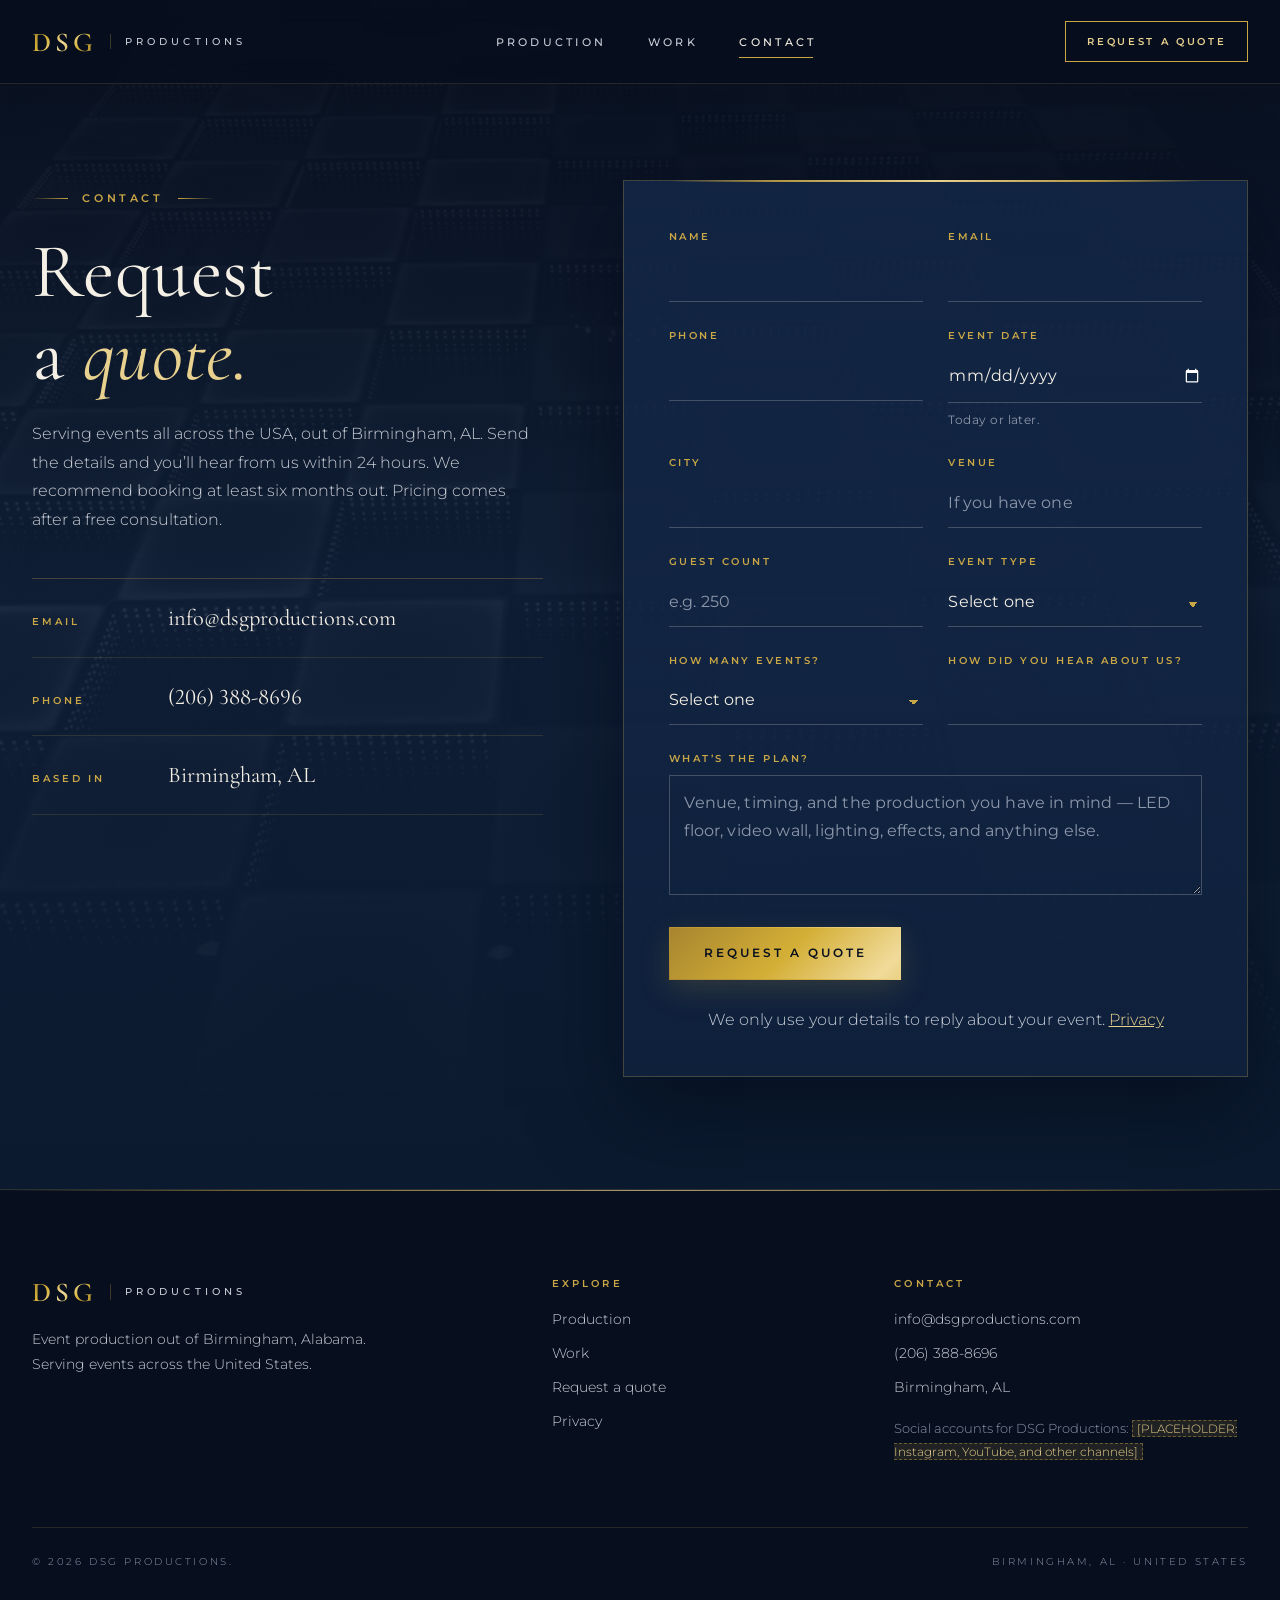
==== commit b8503b1b: "Contact: framed navy form panel with underline fields, serif contact list, gold dialog button" ====
--- a/contact.html
+++ b/contact.html
@@ -46,11 +46,12 @@
   </header>
 
   <main id="main">
-    <section class="page-hero" style="padding-bottom:0">
+    <section class="page-hero contact-hero">
+      <div class="page-hero-media" aria-hidden="true"><img src="media/led-floor-close.jpg" alt="" width="1600" height="830"></div>
       <div class="wrap contact-grid">
         <div class="contact-info reveal">
           <p class="kicker">Contact</p>
-          <h1>Request a quote.</h1>
+          <h1>Request a <em>quote.</em></h1>
           <p>Serving events all across the USA, out of Birmingham, AL. Send the details and you’ll hear from us within 24 hours. We recommend booking at least six months out. Pricing comes after a free consultation.</p>
           <dl class="contact-list">
             <div>
@@ -130,7 +131,7 @@
       <p>We don’t usually do events under 50 guests, so we may not be the best fit for this one. You can still send it and we’ll let you know.</p>
       <div class="dialog-actions">
         <button class="btn btn-outline" type="button" data-guest="change">Change guest count</button>
-        <button class="btn btn-primary" type="button" data-guest="go">Send anyway</button>
+        <button class="btn btn-gold" type="button" data-guest="go">Send anyway</button>
       </div>
     </dialog>
   </main>
--- a/css/style.css
+++ b/css/style.css
@@ -59,6 +59,7 @@
 }
 h1 em, h2 em, h3 em { font-style: italic; color: var(--gold-light); }
 p { margin: 0; }
+h1, h2, h3, h4, dt, dd, .hero-meta, .contact-list, .faq summary { font-variant-numeric: lining-nums; }
 ul, ol { margin: 0; padding: 0; list-style: none; }
 ::selection { background: var(--gold); color: var(--navy-950); }
 :focus-visible { outline: 1px solid var(--gold-light); outline-offset: 3px; }
@@ -98,6 +99,12 @@
   width: 2.25rem; height: 1px;
   background: linear-gradient(90deg, var(--gold), transparent);
 }
+
+.section-head .kicker, .page-hero .kicker, .cta-band .kicker, .feature-copy .kicker, .contact-info .kicker, .hero .kicker {
+  font-size: 0.7rem; font-weight: 600; max-width: none; margin: 0 0 1.4rem;
+}
+.section-head .kicker, .page-hero .kicker, .cta-band .kicker, .feature-copy .kicker, .contact-info .kicker { color: var(--gold); }
+.hero .kicker { margin-bottom: 2rem; }
 
 /* Gold hairline ornament */
 .ornament {
@@ -459,8 +466,10 @@
 .cta-band::after {
   content: ""; position: absolute; inset: 0; z-index: -1;
   background: linear-gradient(180deg, rgba(15,33,61,0.86), rgba(11,26,47,0.94));
-  box-shadow: inset 0 0 0 1px var(--hair), inset 0 0 0 0.9rem rgba(11,26,47,0), inset 0 0 0 calc(0.9rem + 1px) var(--hair-soft);
-}
+  outline: 1px solid var(--hair-soft);
+  outline-offset: -0.9rem;
+}
+.cta-band { border: 1px solid var(--hair); }
 .cta-band h2 { font-size: clamp(2.4rem, 5vw, 4rem); margin-bottom: 1.2rem; }
 .cta-band p { color: var(--ivory-dim); max-width: 34rem; margin: 0 auto; font-weight: 300; }
 .cta-actions { display: flex; flex-wrap: wrap; justify-content: center; gap: 1rem; margin-top: 2.6rem; }
@@ -630,7 +639,7 @@
 .form-title { font-family: var(--serif); font-size: 1.9rem; margin-bottom: -0.2rem; }
 .form-row { display: grid; grid-template-columns: 1fr 1fr; gap: 1.6rem; }
 .quote-form label {
-  display: grid; gap: 0.45rem;
+  display: grid; gap: 0.45rem; align-content: start;
   font-size: 0.6rem; font-weight: 600; letter-spacing: 0.26em; text-transform: uppercase; color: var(--gold);
 }
 .quote-form input, .quote-form select, .quote-form textarea {
@@ -791,10 +800,10 @@
   .hero .lede { font-size: 0.95rem; }
   .hero .kicker { margin-bottom: 1.4rem; }
   .hero-actions { flex-direction: column; align-items: stretch; max-width: 20rem; margin-inline: auto; margin-top: 2rem; }
-  .hero-meta { margin-top: 3rem; padding-bottom: 2.6rem; }
-  .hero-meta div { padding: 0 0.4rem; }
-  .hero-meta dd { font-size: 1rem; }
-  .hero-meta dt { font-size: 0.52rem; letter-spacing: 0.22em; }
+  .hero-meta { grid-template-columns: 1fr; margin-top: 3rem; padding: 0.4rem 0 2.6rem; max-width: 20rem; }
+  .hero-meta div, .hero-meta div + div { display: flex; justify-content: space-between; align-items: baseline; gap: 1rem; padding: 0.75rem 0.2rem; border-left: 0; border-bottom: 1px solid var(--hair-soft); }
+  .hero-meta dt { margin: 0; font-size: 0.56rem; }
+  .hero-meta dd { font-size: 1.15rem; }
   .intro { padding: 5rem 0 0.5rem; }
   .section-head { margin-bottom: 2.8rem; }
   .cap-grid { grid-template-columns: 1fr; gap: 3rem; }
